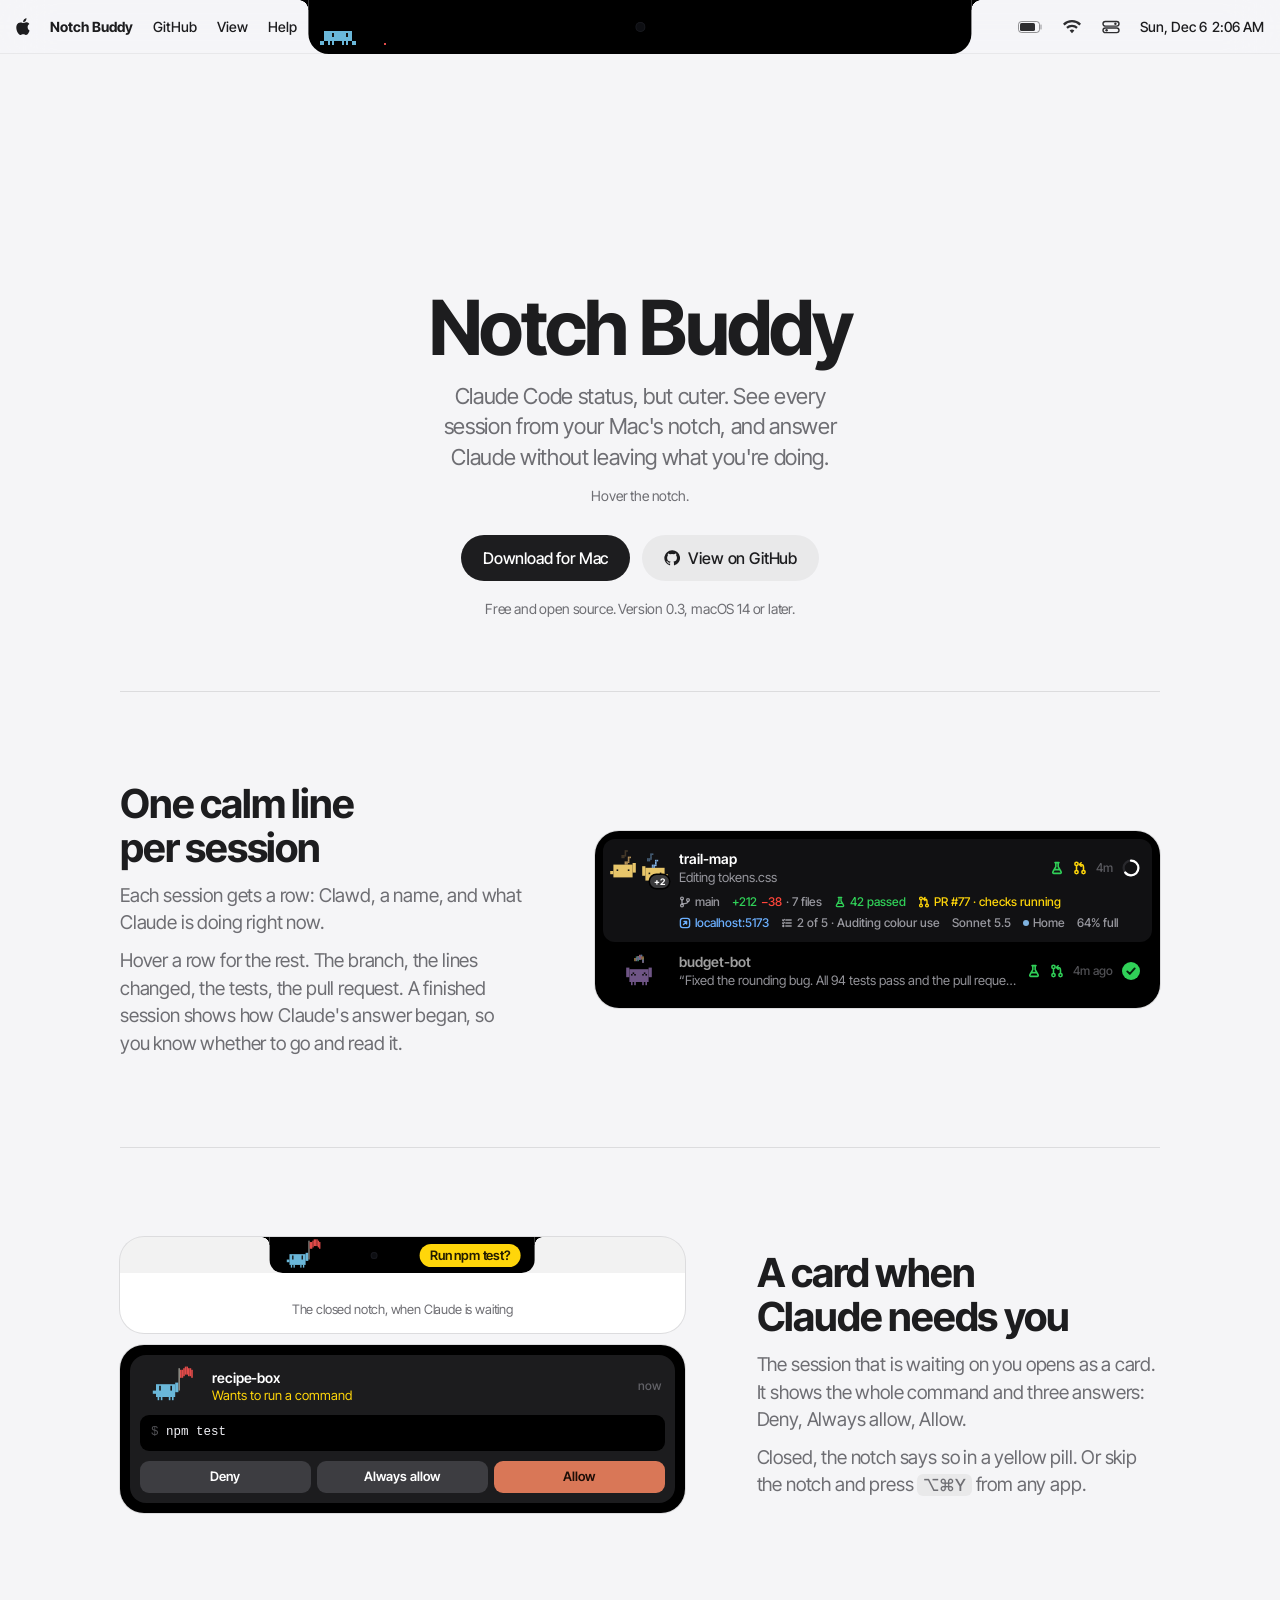
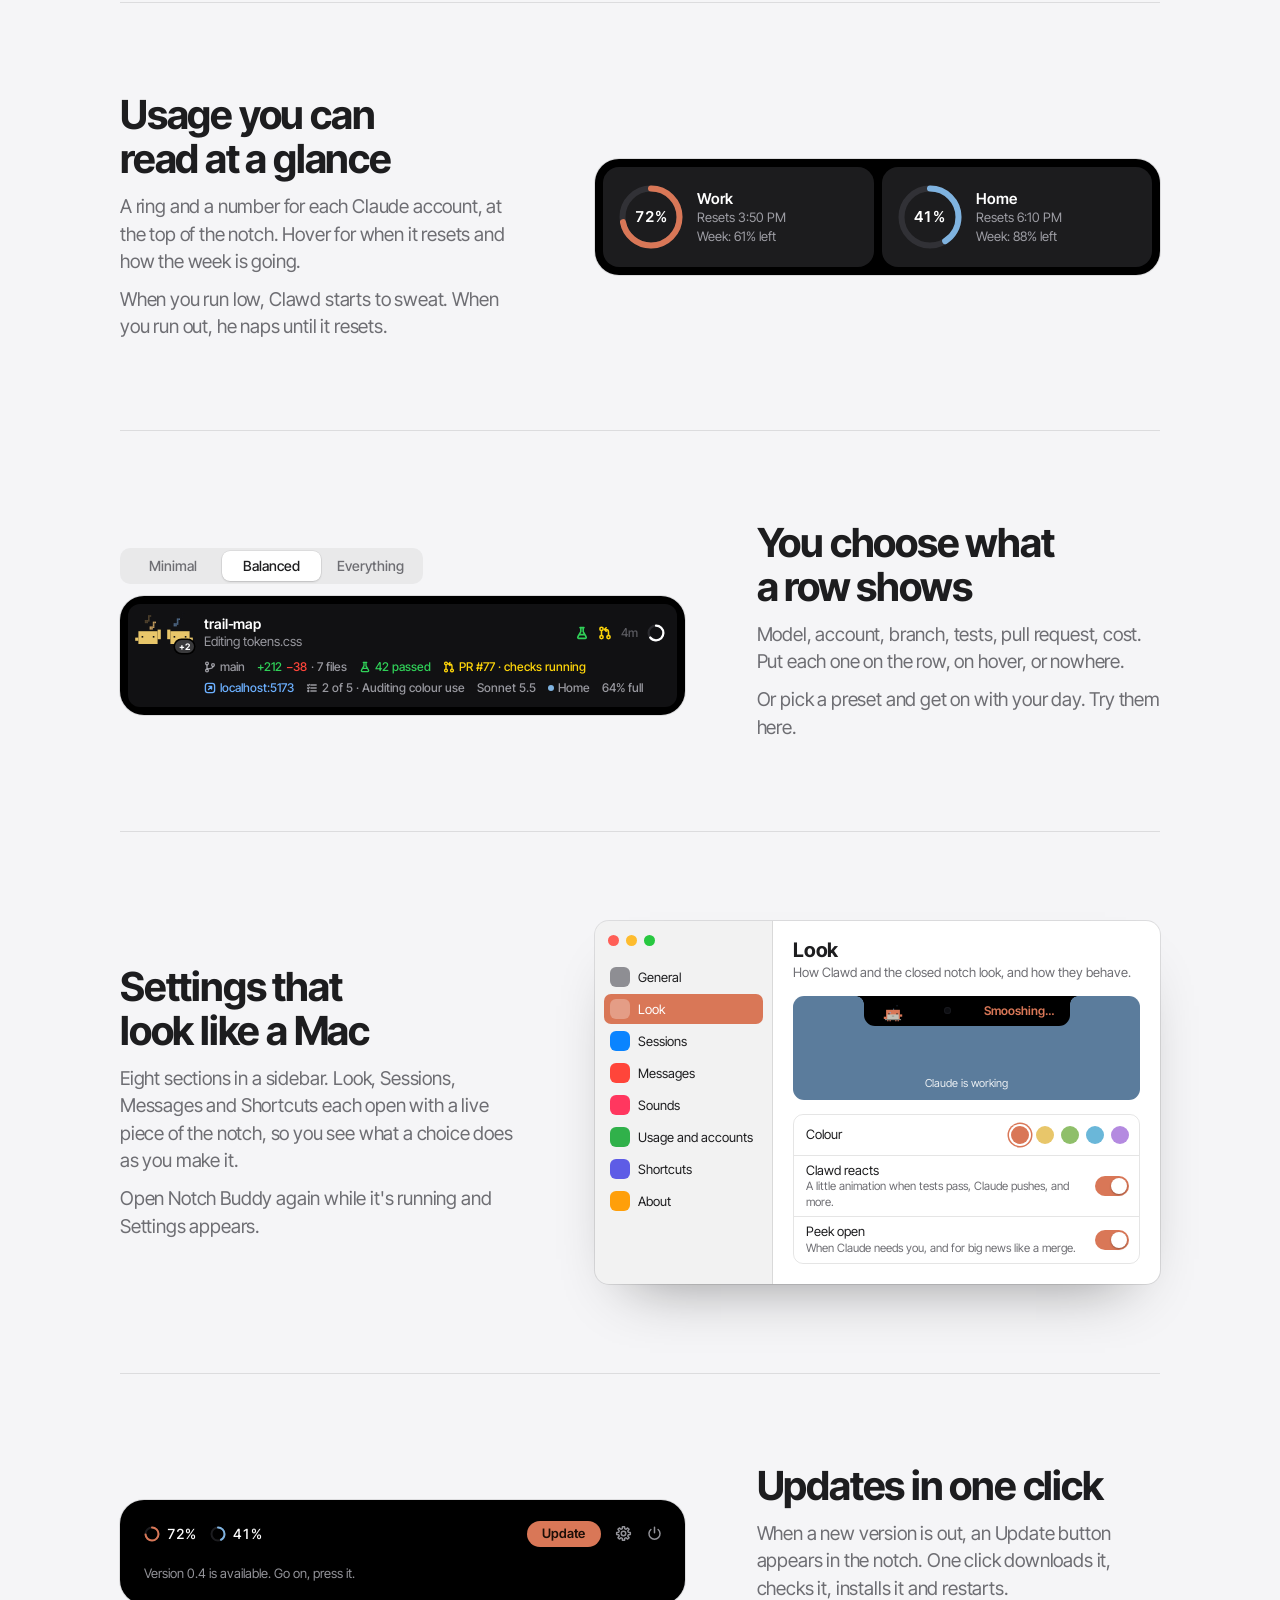
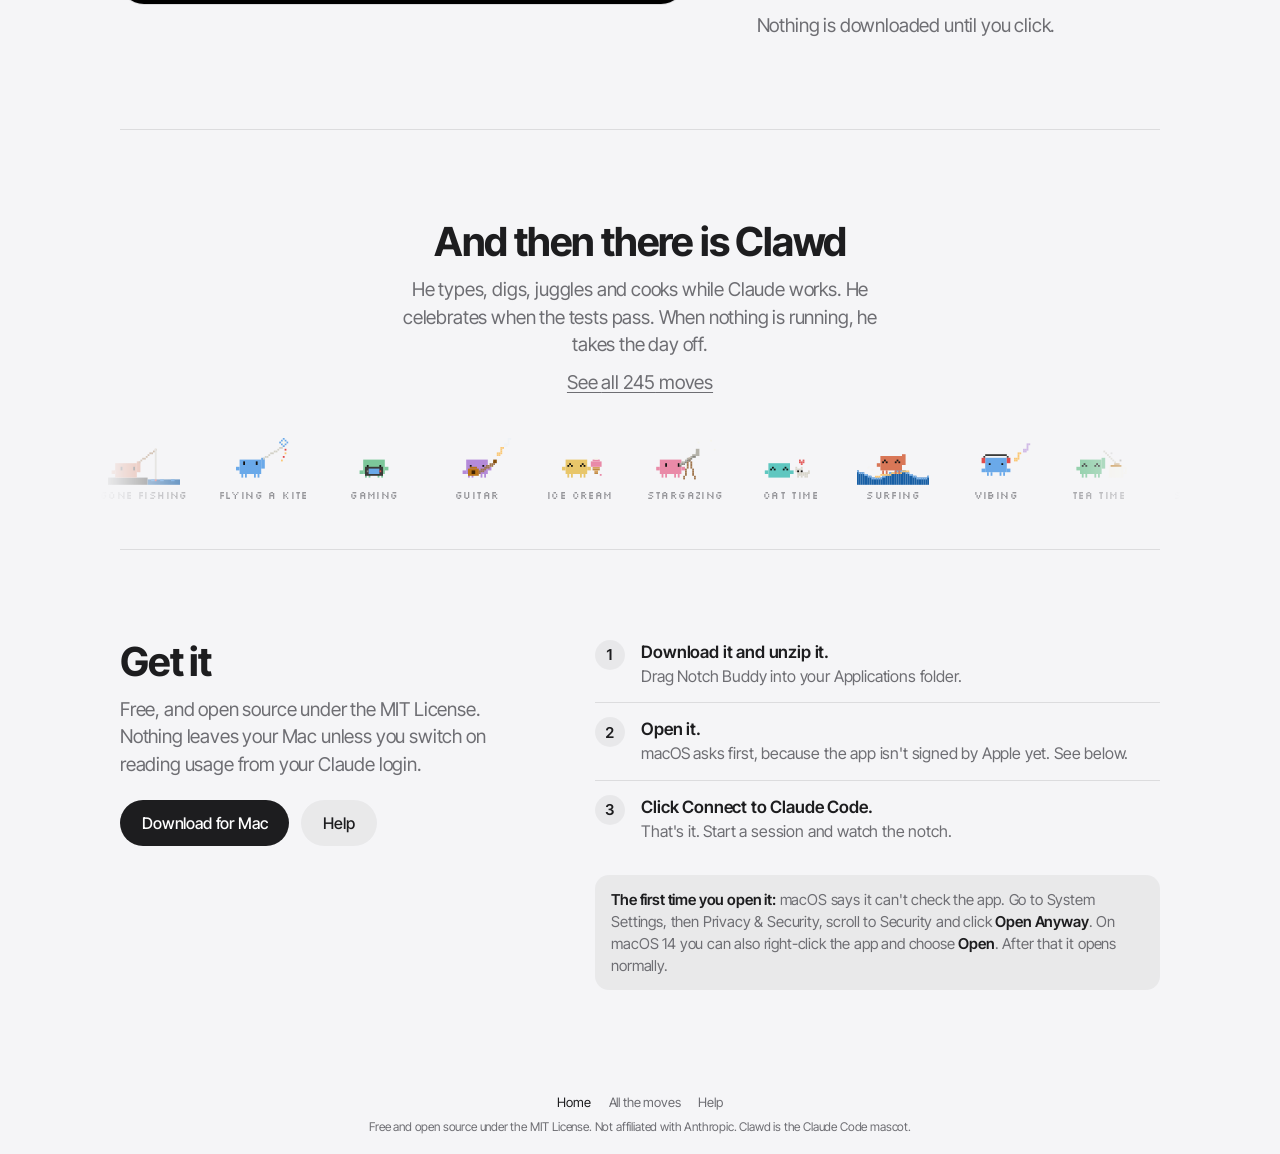
==== site/index.html @ 1702ba31 "Website: a product page for 0.3 The source of the project's website, redesigned from the three pages" ====
<!doctype html>
<html lang="en">
<head>
<meta charset="utf-8">
<meta name="viewport" content="width=device-width, initial-scale=1, viewport-fit=cover">
<title>Notch Buddy</title>
<meta name="description" content="See every Claude Code session from your Mac's notch, and answer Claude without leaving what you're doing.">
<link rel="preconnect" href="https://fonts.googleapis.com">
<link rel="preconnect" href="https://fonts.gstatic.com" crossorigin>
<link rel="stylesheet" href="https://fonts.googleapis.com/css2?family=Inter+Tight:wght@500;600;700&family=Inter:wght@400;500;600&family=Silkscreen&display=swap">
<link rel="stylesheet" href="shell.css">
<style>
/* The home page: the notch up top is the demo. Under it, what the app does, one piece of notch at a time. */
main.home { max-width: 1080px; display: flex; flex-direction: column; }
.hero { display: flex; flex-direction: column; align-items: center; text-align: center; padding: clamp(150px, 26vh, 250px) 0 clamp(48px, 8vh, 96px); }
.hero .lede { max-width: 34ch; }
.ctas { display: flex; gap: 12px; margin-top: 28px; flex-wrap: wrap; justify-content: center; }

.feat { display: grid; grid-template-columns: minmax(0, 5fr) minmax(0, 7fr); gap: 28px clamp(32px, 6vw, 72px); align-items: center; padding: clamp(44px, 7vw, 92px) 0; border-top: 1px solid var(--line); }
.feat.flip { grid-template-columns: minmax(0, 7fr) minmax(0, 5fr); }
.feat.flip .say { order: 2; }
.say h2 { margin: 0; font: 700 clamp(28px, 3.3vw, 40px)/1.1 var(--sys); letter-spacing: -0.03em; text-wrap: balance; }
.say p { margin: 12px 0 0; color: var(--muted); font-size: clamp(17px, 1.5vw, 19px); line-height: 1.45; max-width: 38ch; }
.say p + p { margin-top: 10px; }
.say kbd { font: 500 .88em var(--sys); padding: 1px 6px; border-radius: 6px; background: var(--soft); white-space: nowrap; }
.say a { text-underline-offset: 3px; }

/* A piece of the notch, lifted out: black, like the real thing, in both appearances. */
.spec { background: #000; border-radius: 24px; padding: 8px; box-shadow: 0 0 0 1px var(--line); min-width: 0; }
.spec + .spec, .seg + .spec { margin-top: 12px; }
.spec .card { margin: 2px; }
.stack { min-width: 0; }
/* The closed notch, hanging from a strip of menu bar. */
.strip { position: relative; height: 96px; border-radius: 24px; background: var(--card); box-shadow: 0 0 0 1px var(--line); overflow: hidden; margin-bottom: 12px; }
.strip::before { content: ""; position: absolute; inset: 0 0 auto 0; height: 36px; background: var(--soft); }
.mini { position: absolute; top: 0; left: 50%; transform: translateX(-50%); height: 36px; display: grid; grid-template-columns: auto 88px auto; align-items: center; background: #000; color: #fff; border-radius: 0 0 13px 13px; padding: 0 6px; }
.mini::before, .mini::after { content: ""; position: absolute; top: 0; width: 8px; height: 8px; }
.mini::before { right: 100%; background: radial-gradient(circle at 0 100%, transparent 7.5px, #000 8px); }
.mini::after { left: 100%; background: radial-gradient(circle at 100% 100%, transparent 7.5px, #000 8px); }
.mini canvas { width: 54px; height: 35px; }
.mini .lens { justify-self: center; width: 7px; height: 7px; border-radius: 50%; background: #0d0e12; box-shadow: inset 0 0 0 1px #17181d; }
.mini .pill { font: 600 13px/1 var(--sys); background: var(--yellow); color: var(--on-yellow); border-radius: 999px; padding: 5px 10px; margin: 0 8px 0 2px; white-space: nowrap; }
.strip figcaption { position: absolute; left: 0; right: 0; bottom: 14px; text-align: center; font-size: 13px; color: var(--muted); }
/* Usage, drawn large. */
.usage-big { display: grid; grid-template-columns: repeat(2, minmax(0, 1fr)); gap: 8px; }
.acct { display: flex; align-items: center; gap: 14px; padding: 18px 16px; border-radius: 16px; background: var(--tile); min-width: 0; }
.acct .dial { position: relative; flex: none; display: grid; place-items: center; }
.acct .dial b { position: absolute; font: 600 15px/1 var(--sys); font-variant-numeric: tabular-nums; }
.acct .who { min-width: 0; }
.acct .who b { display: block; font: 600 15px/1.3 var(--sys); }
.acct .who span { display: block; font: 400 13px/1.4 var(--sys); color: var(--label2); }
/* The preset switch above the sample row. */
.seg { display: inline-grid; grid-auto-flow: column; grid-auto-columns: 1fr; background: var(--soft); border-radius: 10px; padding: 3px; max-width: 100%; }
.seg button { border: 0; background: none; border-radius: 8px; height: 30px; padding: 0 16px; font: 500 14px/1 var(--sys); color: var(--muted); cursor: pointer; }
.seg button[aria-pressed="true"] { background: var(--card); color: var(--ink); box-shadow: 0 0 0 .5px var(--line), 0 1px 2px rgba(0, 0, 0, .14); }
/* The top of the open notch with an update waiting. */
.topline { display: flex; align-items: center; gap: 14px; height: 52px; padding: 0 14px 0 16px; font: 500 14px/1 var(--sys); font-variant-numeric: tabular-nums; }
.topline span { display: inline-flex; align-items: center; gap: 7px; }
.topline .sp { flex: 1; }
.topline .upd { border: 0; border-radius: 999px; height: 26px; padding: 0 13px; font: 600 13px/1 var(--sys); background: var(--clay); color: var(--on-clay); cursor: pointer; min-width: 74px; }
.topline .upd[disabled] { background: var(--fill); color: #fff; cursor: default; }
.topline .ok { color: var(--green); gap: 6px; }
.topline .tool { width: 17px; height: 17px; fill: none; stroke: var(--label2); stroke-width: 1.4; stroke-linecap: round; stroke-linejoin: round; }
.spec .note { margin: 0; padding: 4px 16px 14px; font: 400 13px/1.4 var(--sys); color: var(--label2); }

/* The Settings window, as a picture. It follows your appearance, like the real one. */
.win { display: grid; grid-template-columns: 178px minmax(0, 1fr); border-radius: 14px; overflow: hidden; background: var(--card); box-shadow: 0 0 0 1px var(--line), 0 30px 60px -34px rgba(0, 0, 0, .45); font: 400 13px/1.35 var(--sys); letter-spacing: 0; min-width: 0; }
.win .side { background: var(--soft); border-right: 1px solid var(--line); padding: 12px 9px; display: flex; flex-direction: column; gap: 2px; }
.win .lights { display: flex; gap: 7px; padding: 2px 4px 14px; }
.win .lights i { width: 11px; height: 11px; border-radius: 50%; background: #ff5f57; } .win .lights i:nth-child(2) { background: #febc2e; } .win .lights i:nth-child(3) { background: #28c840; }
.win .nav { display: flex; align-items: center; gap: 8px; border-radius: 7px; padding: 5px 7px 5px 6px; white-space: nowrap; overflow: hidden; }
.win .nav.on { background: var(--clay); color: #fff; }
.win .nav i { width: 20px; height: 20px; border-radius: 6px; background: var(--c); flex: none; }
.win .pane { padding: 18px 20px 20px; min-width: 0; }
.win h3 { margin: 0; font: 700 20px/1.15 var(--sys); letter-spacing: -.018em; }
.win .pd { margin: 2px 0 14px; color: var(--muted); }
.win .pv { position: relative; height: 104px; border-radius: 11px; background: #5b7c9c; overflow: hidden; margin-bottom: 14px; }
.win .pv .mini { height: 30px; grid-template-columns: auto 64px auto; border-radius: 0 0 11px 11px; }
.win .pv .mini canvas { width: 46px; height: 30px; }
.win .pv .mini .word { font: 600 12px/1 var(--sys); color: var(--clay); margin: 0 10px 0 4px; white-space: nowrap; }
.win .pv small { position: absolute; left: 0; right: 0; bottom: 9px; text-align: center; font-size: 11px; color: rgba(255, 255, 255, .88); }
.win .box { border: 1px solid var(--line); border-radius: 10px; }
.win .rw { display: flex; align-items: center; justify-content: space-between; gap: 12px; min-height: 40px; padding: 6px 10px 6px 12px; }
.win .rw + .rw { border-top: 1px solid var(--line); }
.win .rw small { display: block; font-size: 11.5px; color: var(--muted); }
.win .sw { width: 34px; height: 20px; border-radius: 10px; background: var(--clay); position: relative; flex: none; }
.win .sw::after { content: ""; position: absolute; right: 2px; top: 2px; width: 16px; height: 16px; border-radius: 50%; background: #fff; box-shadow: 0 1px 2px rgba(0, 0, 0, .3); }
.win .sws { display: flex; gap: 7px; }
.win .sws i { width: 18px; height: 18px; border-radius: 50%; background: var(--c); }
.win .sws i:first-child { box-shadow: 0 0 0 2px var(--card), 0 0 0 3.5px var(--c); }

/* Clawd's days off, drifting past. */
.clawd { border-top: 1px solid var(--line); padding: clamp(44px, 7vw, 92px) 0 clamp(28px, 4vw, 48px); text-align: center; }
.clawd .say { display: flex; flex-direction: column; align-items: center; }
.clawd .say p { max-width: 46ch; }
.parade { overflow: hidden; margin: 36px calc(-1 * max(20px, env(safe-area-inset-left, 0px))) 0; padding-top: 6px; -webkit-mask-image: linear-gradient(90deg, transparent, #000 12%, #000 88%, transparent); mask-image: linear-gradient(90deg, transparent, #000 12%, #000 88%, transparent); }
.track { display: flex; gap: clamp(18px, 2.4vw, 34px); width: max-content; animation: drift 110s linear infinite; }
.parade:hover .track, .parade:focus-within .track { animation-play-state: paused; }
@keyframes drift { to { transform: translateX(-50%); } }
.hobby { display: flex; flex-direction: column; align-items: center; gap: 6px; background: none; border: 0; padding: 0; color: var(--muted); cursor: pointer; }
.hobby canvas { width: 72px; height: 47px; transition: transform .2s; }
.hobby span { font: 400 10px/1 "Silkscreen", monospace; letter-spacing: .04em; text-transform: uppercase; opacity: .7; transition: opacity .2s; white-space: nowrap; }
.hobby:hover canvas { transform: translateY(-3px); }
.hobby:hover span, .hobby[aria-pressed="true"] span { opacity: 1; color: var(--ink); }

/* Getting it. */
.get { border-top: 1px solid var(--line); padding: clamp(44px, 7vw, 92px) 0 clamp(56px, 8vw, 104px); display: grid; grid-template-columns: minmax(0, 5fr) minmax(0, 7fr); gap: 28px clamp(32px, 6vw, 72px); align-items: start; }
.steps { list-style: none; margin: 0; padding: 0; counter-reset: step; }
.steps li { counter-increment: step; display: grid; grid-template-columns: 34px minmax(0, 1fr); gap: 0 12px; padding: 14px 0; border-top: 1px solid var(--line); }
.steps li:first-child { border-top: 0; padding-top: 0; }
.steps li::before { content: counter(step); width: 30px; height: 30px; border-radius: 50%; background: var(--soft); display: grid; place-items: center; font: 600 15px/1 var(--sys); font-variant-numeric: tabular-nums; }
.steps b { font-weight: 600; }
.steps span { display: block; color: var(--muted); font-size: 16px; }
.gate { margin: 18px 0 0; padding: 14px 16px; border-radius: 14px; background: var(--soft); font-size: 15px; line-height: 1.45; color: var(--muted); }
.gate b { color: var(--ink); font-weight: 600; }

@media (max-width: 820px) {
  .feat, .feat.flip, .get { grid-template-columns: minmax(0, 1fr); }
  .feat.flip .say { order: 0; }
  .say p { max-width: 52ch; }
}
@media (max-width: 520px) {
  .hero { padding-top: 120px; }
  .btn { flex: 1 1 100%; }
  .ctas { width: 100%; max-width: 340px; }
  .usage-big { grid-template-columns: minmax(0, 1fr); }
  .win { grid-template-columns: minmax(0, 1fr); }
  .win .side { display: none; }
  .seg button { padding: 0 10px; }
}
@media (prefers-reduced-motion: reduce) { .track { animation: none; } .parade { overflow-x: auto; } .hobby canvas, .hobby span { transition: none; } }
</style>
</head>
<body>

<header class="menubar">
  <div class="side">
    <svg class="apple" viewBox="0 0 14 17" fill="currentColor" aria-hidden="true"><path d="M11.6 9c0-2 1.7-3 1.8-3-1-1.4-2.5-1.6-3-1.7-1.3-.1-2.5.8-3.1.8-.7 0-1.7-.8-2.8-.7C3 4.4 1.7 5.2 1 6.5c-1.5 2.6-.4 6.4 1 8.5.7 1 1.5 2.1 2.6 2 1-.1 1.4-.7 2.7-.7 1.2 0 1.6.7 2.7.6 1.1 0 1.8-1 2.5-2 .8-1.1 1.1-2.2 1.1-2.3 0 0-2-.8-2-3.6ZM9.6 3c.6-.7 1-1.7.9-2.7-.9 0-1.9.6-2.5 1.3-.5.6-1 1.6-.9 2.6 1 .1 1.9-.5 2.5-1.2Z"/></svg>
    <a class="menu app" href="./" aria-current="page">Notch Buddy</a>
    <a class="menu" href="https://github.com/theposch/notch-buddy" target="_blank" rel="noopener">GitHub</a>
    <a class="menu" href="clawd.html">View</a>
    <a class="menu" href="help.html">Help</a>
  </div>
  <div class="side">
    <svg class="ico batt" viewBox="0 0 25 12" fill="none" stroke="currentColor" aria-hidden="true"><rect x=".5" y=".5" width="21" height="11" rx="3" opacity=".5"/><rect x="2" y="2" width="15" height="8" rx="1.6" fill="currentColor" stroke="none"/><path d="M23 4v4" stroke-linecap="round" opacity=".5"/></svg>
    <svg class="ico" viewBox="0 0 18 14" fill="currentColor" aria-hidden="true"><path d="M9 13.2 6.6 10.6a3.4 3.4 0 0 1 4.8 0L9 13.2Zm-4.3-4.5L3.2 7.1a8.2 8.2 0 0 1 11.6 0l-1.5 1.6a6 6 0 0 0-8.6 0ZM1.6 5.4 0 3.8a12.8 12.8 0 0 1 18 0l-1.6 1.6a10.5 10.5 0 0 0-14.8 0Z"/></svg>
    <svg class="ico" viewBox="0 0 18 14" fill="none" stroke="currentColor" stroke-width="1.4" aria-hidden="true"><rect x="1" y="1.5" width="16" height="4.6" rx="2.3"/><circle cx="13.4" cy="3.8" r="1.2" fill="currentColor" stroke="none"/><rect x="1" y="8" width="16" height="4.6" rx="2.3"/><circle cx="4.6" cy="10.3" r="1.2" fill="currentColor" stroke="none"/></svg>
    <span><span id="date">Tue 24 Nov</span>&nbsp;&nbsp;<span id="time">9:41</span></span>
  </div>
  <div class="notch" id="notch" tabindex="0" role="button" aria-expanded="false" aria-label="Notch Buddy. Hover or press Enter to open.">
    <div class="bar">
      <div class="usage" id="usage"></div>
      <div class="wl"><canvas id="clawd" aria-hidden="true"></canvas></div><i class="lens"></i><div class="wr" id="status" aria-live="polite"></div>
      <div class="tools" aria-hidden="true"><svg viewBox="0 0 16 16"><path d="M6.86 3.44L7.04 1.57L8.96 1.57L9.14 3.44L10.42 3.97L11.87 2.77L13.23 4.13L12.03 5.58L12.56 6.86L14.43 7.04L14.43 8.96L12.56 9.14L12.03 10.42L13.23 11.87L11.87 13.23L10.42 12.03L9.14 12.56L8.96 14.43L7.04 14.43L6.86 12.56L5.58 12.03L4.13 13.23L2.77 11.87L3.97 10.42L3.44 9.14L1.57 8.96L1.57 7.04L3.44 6.86L3.97 5.58L2.77 4.13L4.13 2.77L5.58 3.97Z"/><circle cx="8" cy="8" r="2.1"/></svg><svg viewBox="0 0 16 16"><path d="M8 2v5.2M4.6 4.2a5.2 5.2 0 1 0 6.8 0"/></svg></div>
    </div>
    <div class="panel"><div><div class="rows nb" id="rows"></div></div></div>
  </div>
</header>

<!-- The home page. The notch in the menu bar is the demo; the sections below show it one piece at a time. -->
<main class="home">
  <section class="hero">
    <h1>Notch Buddy</h1>
    <p class="lede">Claude Code status, but cuter. See every session from your Mac's notch, and answer Claude without leaving what you're doing.</p>
    <p class="hint" id="hint">Hover the notch.</p>
    <div class="ctas">
      <a class="btn primary" href="https://github.com/theposch/notch-buddy/releases/latest" target="_blank" rel="noopener">Download for Mac</a>
      <a class="btn quiet" href="https://github.com/theposch/notch-buddy" target="_blank" rel="noopener"><svg viewBox="0 0 24 24" fill="currentColor" aria-hidden="true"><path d="M12 .5a11.5 11.5 0 0 0-3.64 22.41c.58.1.79-.25.79-.56v-2c-3.2.7-3.88-1.37-3.88-1.37-.53-1.33-1.28-1.69-1.28-1.69-1.05-.71.08-.7.08-.7 1.16.08 1.77 1.19 1.77 1.19 1.03 1.77 2.7 1.26 3.36.96.1-.75.4-1.26.73-1.55-2.55-.29-5.24-1.28-5.24-5.68 0-1.26.45-2.28 1.19-3.09-.12-.29-.52-1.46.11-3.05 0 0 .97-.31 3.17 1.18a11 11 0 0 1 5.77 0c2.2-1.49 3.17-1.18 3.17-1.18.63 1.59.23 2.76.11 3.05.74.81 1.19 1.83 1.19 3.09 0 4.41-2.7 5.38-5.26 5.67.41.36.78 1.06.78 2.14v3.17c0 .31.21.67.8.56A11.5 11.5 0 0 0 12 .5Z"/></svg>
        View on GitHub</a>
    </div>
    <p class="small">Free and open source. Version 0.3, macOS 14 or later.</p>
  </section>

  <section class="feat">
    <div class="say">
      <h2>One calm line per session</h2>
      <p>Each session gets a row: Clawd, a name, and what Claude is doing right now.</p>
      <p>Hover a row for the rest. The branch, the lines changed, the tests, the pull request. A finished session shows how Claude's answer began, so you know whether to go and read it.</p>
    </div>
    <div class="spec nb" id="spec-rows" aria-label="Two session rows from the notch"></div>
  </section>

  <section class="feat flip">
    <div class="say">
      <h2>A card when Claude needs you</h2>
      <p>The session that is waiting on you opens as a card. It shows the whole command and three answers: Deny, Always allow, Allow.</p>
      <p>Closed, the notch says so in a yellow pill. Or skip the notch and press <kbd>⌥⌘Y</kbd> from any app.</p>
    </div>
    <div class="stack">
      <figure class="strip" style="margin:0 0 12px">
        <div class="mini"><canvas data-anim="flagjump" data-color="#6AB7D9" aria-hidden="true"></canvas><i class="lens"></i><span class="pill">Run npm test?</span></div>
        <figcaption>The closed notch, when Claude is waiting</figcaption>
      </figure>
      <div class="spec nb" id="spec-card" aria-label="A request card from the notch. The buttons work."></div>
    </div>
  </section>

  <section class="feat">
    <div class="say">
      <h2>Usage you can read at a glance</h2>
      <p>A ring and a number for each Claude account, at the top of the notch. Hover for when it resets and how the week is going.</p>
      <p>When you run low, Clawd starts to sweat. When you run out, he naps until it resets.</p>
    </div>
    <div class="spec nb">
      <div class="usage-big">
        <div class="acct"><div class="dial" id="dial-work"></div><div class="who"><b>Work</b><span>Resets 3:50 PM</span><span>Week: 61% left</span></div></div>
        <div class="acct"><div class="dial" id="dial-home"></div><div class="who"><b>Home</b><span>Resets 6:10 PM</span><span>Week: 88% left</span></div></div>
      </div>
    </div>
  </section>

  <section class="feat flip">
    <div class="say">
      <h2>You choose what a row shows</h2>
      <p>Model, account, branch, tests, pull request, cost. Put each one on the row, on hover, or nowhere.</p>
      <p>Or pick a preset and get on with your day. Try them here.</p>
    </div>
    <div class="stack">
      <div class="seg" role="group" aria-label="Preset" id="presets">
        <button type="button" data-p="minimal" aria-pressed="false">Minimal</button>
        <button type="button" data-p="balanced" aria-pressed="true">Balanced</button>
        <button type="button" data-p="everything" aria-pressed="false">Everything</button>
      </div>
      <div class="spec nb" id="spec-choose" aria-label="A session row that follows the preset above" aria-live="polite"></div>
    </div>
  </section>

  <section class="feat">
    <div class="say">
      <h2>Settings that look like a Mac</h2>
      <p>Eight sections in a sidebar. Look, Sessions, Messages and Shortcuts each open with a live piece of the notch, so you see what a choice does as you make it.</p>
      <p>Open Notch Buddy again while it's running and Settings appears.</p>
    </div>
    <div class="win" role="img" aria-label="The Settings window, on its Look section">
      <div class="side">
        <div class="lights"><i></i><i></i><i></i></div>
        <div class="nav"><i style="--c:#8e8e93"></i>General</div>
        <div class="nav on"><i style="--c:rgba(255,255,255,.28)"></i>Look</div>
        <div class="nav"><i style="--c:#0a84ff"></i>Sessions</div>
        <div class="nav"><i style="--c:#ff453a"></i>Messages</div>
        <div class="nav"><i style="--c:#ff375f"></i>Sounds</div>
        <div class="nav"><i style="--c:#30b14a"></i>Usage and accounts</div>
        <div class="nav"><i style="--c:#5e5ce6"></i>Shortcuts</div>
        <div class="nav"><i style="--c:#ff9f0a"></i>About</div>
      </div>
      <div class="pane">
        <h3>Look</h3>
        <p class="pd">How Clawd and the closed notch look, and how they behave.</p>
        <div class="pv">
          <div class="mini"><canvas data-anim="type" data-color="#D97757" aria-hidden="true"></canvas><i class="lens"></i><span class="word" id="win-word">Smooshing…</span></div>
          <small>Claude is working</small>
        </div>
        <div class="box">
          <div class="rw"><div>Colour</div><div class="sws"><i style="--c:#D97757"></i><i style="--c:#E8C66A"></i><i style="--c:#8FBF6A"></i><i style="--c:#6AB7D9"></i><i style="--c:#B48AE0"></i></div></div>
          <div class="rw"><div>Clawd reacts<small>A little animation when tests pass, Claude pushes, and more.</small></div><i class="sw"></i></div>
          <div class="rw"><div>Peek open<small>When Claude needs you, and for big news like a merge.</small></div><i class="sw"></i></div>
        </div>
      </div>
    </div>
  </section>

  <section class="feat flip">
    <div class="say">
      <h2>Updates in one click</h2>
      <p>When a new version is out, an Update button appears in the notch. One click downloads it, checks it, installs it and restarts.</p>
      <p>Nothing is downloaded until you click.</p>
    </div>
    <div class="spec nb">
      <div class="topline">
        <span id="up-work"></span><span id="up-home"></span><span class="sp"></span>
        <span id="up-slot"><button type="button" class="upd" id="up-btn">Update</button></span>
        <svg class="tool" viewBox="0 0 16 16" aria-hidden="true"><path d="M6.86 3.44L7.04 1.57L8.96 1.57L9.14 3.44L10.42 3.97L11.87 2.77L13.23 4.13L12.03 5.58L12.56 6.86L14.43 7.04L14.43 8.96L12.56 9.14L12.03 10.42L13.23 11.87L11.87 13.23L10.42 12.03L9.14 12.56L8.96 14.43L7.04 14.43L6.86 12.56L5.58 12.03L4.13 13.23L2.77 11.87L3.97 10.42L3.44 9.14L1.57 8.96L1.57 7.04L3.44 6.86L3.97 5.58L2.77 4.13L4.13 2.77L5.58 3.97Z"/><circle cx="8" cy="8" r="2.1"/></svg>
        <svg class="tool" viewBox="0 0 16 16" aria-hidden="true"><path d="M8 2v5.2M4.6 4.2a5.2 5.2 0 1 0 6.8 0"/></svg>
      </div>
      <p class="note" id="up-note" aria-live="polite">Version 0.4 is available. Go on, press it.</p>
    </div>
  </section>

  <section class="clawd">
    <div class="say">
      <h2>And then there is Clawd</h2>
      <p>He types, digs, juggles and cooks while Claude works. He celebrates when the tests pass. When nothing is running, he takes the day off.</p>
      <p><a href="clawd.html">See <span id="moves">all his</span> moves</a></p>
    </div>
    <div class="parade" role="group" aria-label="Clawd's hobbies. Pick one to see it in the notch."><div class="track" id="track"></div></div>
  </section>

  <section class="get" id="get">
    <div class="say">
      <h2>Get it</h2>
      <p>Free, and open source under the MIT License. Nothing leaves your Mac unless you switch on reading usage from your Claude login.</p>
      <div class="ctas" style="justify-content:flex-start;margin-top:22px">
        <a class="btn primary" href="https://github.com/theposch/notch-buddy/releases/latest" target="_blank" rel="noopener">Download for Mac</a>
        <a class="btn quiet" href="help.html">Help</a>
      </div>
    </div>
    <div>
      <ol class="steps">
        <li><div><b>Download it and unzip it.</b><span>Drag Notch Buddy into your Applications folder.</span></div></li>
        <li><div><b>Open it.</b><span>macOS asks first, because the app isn't signed by Apple yet. See below.</span></div></li>
        <li><div><b>Click Connect to Claude Code.</b><span>That's it. Start a session and watch the notch.</span></div></li>
      </ol>
      <p class="gate"><b>The first time you open it:</b> macOS says it can't check the app. Go to System Settings, then Privacy &amp; Security, scroll to Security and click <b>Open Anyway</b>. On macOS 14 you can also right-click the app and choose <b>Open</b>. After that it opens normally.</p>
    </div>
  </section>
</main>


<footer><nav><a href="./" aria-current="page">Home</a><a href="clawd.html">All the moves</a><a href="help.html">Help</a></nav>Free and open source under the <a href="https://github.com/theposch/notch-buddy/blob/main/LICENSE" target="_blank" rel="noopener">MIT License</a>. Not affiliated with Anthropic. Clawd is the Claude Code mascot.</footer>

<script src="engine.js"></script>
<script src="shell.js"></script>
<script>
/* The home page's own pieces of notch. They use the same drawing code as the notch in the menu bar. */
(() => {
const { A, RM, stage, session, sample, PLACES, ring, check, HOBBIES, VERBS } = NB;

/* Every Clawd on this page, painted only while it's on screen. */
const mine = new Set(), visible = new Set();
const io = new IntersectionObserver(es => es.forEach(e => e.isIntersecting ? visible.add(e.target._st) : visible.delete(e.target._st)), { rootMargin: "100px" });
function watch(st) { st.cv._st = st; mine.add(st); io.observe(st.cv); st.paint(); return st; }
function forget(box) { box.querySelectorAll("canvas").forEach(cv => { if (cv._st) { io.unobserve(cv); mine.delete(cv._st); visible.delete(cv._st); } }); }
/* Puts sessions into a piece of notch. */
function fill(box, list, opt) {
  forget(box); box.textContent = "";
  list.forEach(s => { const mineList = [], el = session(s, Object.assign({ list: mineList }, opt)); box.append(el); el._stage(); mineList.forEach(watch); });
}
document.querySelectorAll("main canvas[data-anim]").forEach(cv => watch(stage(cv, cv.dataset.anim, cv.dataset.color)));

/* Rows: one working (shown as if the mouse is over it), one finished. */
const rows = document.getElementById("spec-rows");
const working = () => Object.assign(sample("b", "working", "Editing tokens.css", "4m"), { tests: { ok: true, text: "42 passed" }, pr: { n: 77, checks: "running" }, todo: "2 of 5 · Auditing colour use" });
fill(rows, [working(), sample("d", "done", "", "4m")]);
rows.firstChild.classList.add("show");

/* The card. Its buttons work: Claude gets on with it, then asks again. */
const card = document.getElementById("spec-card");
let again;
function ask() { fill(card, [sample("a", "waiting", "", "now")], { answer }); }
function answer(s, how) {
  clearTimeout(again);
  fill(card, [sample("a", "working", how === "deny" ? "Trying another way" : how === "always" ? "Running npm test (allowed from now on)" : "Running npm test", "now")]);
  again = setTimeout(ask, 3200);
}
ask();

/* Usage, large. */
document.getElementById("dial-work").innerHTML = ring(72, "#D97757", 64, 6) + "<b>72%</b>";
document.getElementById("dial-home").innerHTML = ring(41, "#7FB3E0", 64, 6) + "<b>41%</b>";

/* You choose what a row shows. */
const choose = document.getElementById("spec-choose"), presets = document.getElementById("presets");
function preset(name) {
  presets.querySelectorAll("button").forEach(b => b.setAttribute("aria-pressed", String(b.dataset.p === name)));
  fill(choose, [working()], { places: PLACES[name], show: true });
}
presets.addEventListener("click", e => { const b = e.target.closest("button"); if (b) preset(b.dataset.p); });
preset("balanced");

/* Updates in one click. */
document.getElementById("up-work").innerHTML = ring(72, "#D97757", 16, 2) + "72%";
document.getElementById("up-home").innerHTML = ring(41, "#7FB3E0", 16, 2) + "41%";
const slot = document.getElementById("up-slot"), note = document.getElementById("up-note");
function offer() {
  slot.innerHTML = `<button type="button" class="upd" id="up-btn">Update</button>`;
  note.textContent = "Version 0.4 is available. Go on, press it.";
  slot.firstChild.addEventListener("click", () => {
    slot.firstChild.disabled = true; slot.firstChild.textContent = "Updating…";
    note.textContent = "Downloading, checking, installing…";
    setTimeout(() => {
      slot.innerHTML = `<span class="ok">${check(16)}Up to date</span>`;
      note.textContent = "Restarted on version 0.4. That was the whole update.";
      setTimeout(offer, 4200);
    }, RM ? 0 : 1600);
  });
}
offer();

/* The Settings picture: Clawd's word changes, as in the real preview. */
const word = document.getElementById("win-word");
if (!RM) setInterval(() => { word.textContent = NB.pick(VERBS) + "…"; }, 2600);
document.getElementById("moves").textContent = "all " + A.length;

/* The hobby strip: pick one to give Clawd that day off in the notch. */
const COLS = ["#D97757", "#6aa9e9", "#7cc79a", "#b48ad9", "#e8c66a", "#e98aa8", "#5fc7c0"];
const track = document.getElementById("track"), buttons = [];
[...HOBBIES, ...HOBBIES].forEach((h, i) => {
  const b = document.createElement("button"); b.type = "button"; b.className = "hobby"; b.setAttribute("aria-pressed", "false");
  if (i >= HOBBIES.length) { b.tabIndex = -1; b.setAttribute("aria-hidden", "true"); }
  const cv = document.createElement("canvas"); cv.setAttribute("aria-hidden", "true");
  const t = document.createElement("span"); t.textContent = h[1];
  b.append(cv, t); track.append(b); buttons.push([b, h[0]]);
  watch(stage(cv, h[0], COLS[i % COLS.length]));
  b.addEventListener("click", () => { NB.dayOff(h); mark(); });
});
function mark() { const now = NB.hobby(); buttons.forEach(([b, id]) => b.setAttribute("aria-pressed", String(id === now))); }
NB.onDay(mark);

addEventListener("resize", () => mine.forEach(s => { s.fit(); s.paint(); }));
if (!RM) { const loop = now => { visible.forEach(s => s.paint(now)); requestAnimationFrame(loop); }; requestAnimationFrame(loop); }
})();
</script>
</body>
</html>
---- site/shell.css ----
/* Every page is a Mac screen: a menu bar across the top with the notch in the middle. Hover (or tap) the
   notch and it opens like the real app. This file is the screen; each page fills the space under it. */
:root {
  --bg: #f5f5f7;
  --ink: #1d1d1f;
  --muted: #6e6e73;
  --line: rgba(0, 0, 0, .1);
  --card: #ffffff;
  --btn: #1d1d1f;
  --btn-ink: #ffffff;
  --soft: rgba(0, 0, 0, .05);
  --bar: rgba(246, 246, 248, .72);
  --bar-ink: #1d1d1f;
  --bar-line: rgba(0, 0, 0, .06);
  /* The notch is always dark, like the hardware. Its colours are the Mac's own for dark appearance. */
  --notch: #000;
  --notch-ink: #ffffff;
  --label2: rgba(235, 235, 245, .62);
  --label3: rgba(235, 235, 245, .34);
  --sep: rgba(84, 84, 88, .62);
  --fill: rgba(120, 120, 128, .36);
  --fill3: rgba(118, 118, 128, .24);
  --fill4: rgba(118, 118, 128, .15);
  --tile: #1c1c1e;
  --clay: #d97757;
  --on-clay: #1d0e07;
  --yellow: #ffd60a;
  --on-yellow: #231c00;
  --green: #30d158;
  --red: #ff453a;
  --sys: -apple-system, BlinkMacSystemFont, "SF Pro Display", "SF Pro Text", "Inter Tight", "Inter", system-ui, sans-serif;
  --mono: ui-monospace, "SF Mono", Menlo, Consolas, monospace;
  --h: clamp(40px, 4.4vw, 54px);
}
@media (prefers-color-scheme: dark) {
  :root:not([data-theme="light"]) { --bg: #0b0b0c; --ink: #f5f5f7; --muted: #98989d; --line: rgba(255,255,255,.12); --card: #1c1c1e; --btn: #f5f5f7; --btn-ink: #000; --soft: rgba(255,255,255,.08); --bar: rgba(30, 30, 32, .72); --bar-ink: #f5f5f7; --bar-line: rgba(255,255,255,.06); color-scheme: dark; }
}
:root[data-theme="dark"] { --bg: #0b0b0c; --ink: #f5f5f7; --muted: #98989d; --line: rgba(255,255,255,.12); --card: #1c1c1e; --btn: #f5f5f7; --btn-ink: #000; --soft: rgba(255,255,255,.08); --bar: rgba(30, 30, 32, .72); --bar-ink: #f5f5f7; --bar-line: rgba(255,255,255,.06); color-scheme: dark; }

* { box-sizing: border-box; }
body { margin: 0; background: var(--bg); color: var(--ink); font: 400 17px/1.47 var(--sys); letter-spacing: -0.01em; -webkit-font-smoothing: antialiased;
  display: grid; grid-template-rows: auto 1fr auto auto; min-height: 100vh; min-height: 100svh; overflow-x: hidden; }
canvas { display: block; image-rendering: pixelated; }
a { color: inherit; }
button { font-family: inherit; }
:focus-visible { outline: 2px solid var(--clay); outline-offset: 3px; border-radius: 8px; }

/* ---------- the menu bar ---------- */
.menubar { position: sticky; top: 0; z-index: 10; height: var(--h); display: flex; align-items: center; justify-content: space-between;
  padding: 0 max(16px, env(safe-area-inset-right, 0px)) 0 max(16px, env(safe-area-inset-left, 0px));
  background: var(--bar); border-bottom: 1px solid var(--bar-line); backdrop-filter: blur(24px) saturate(1.6); -webkit-backdrop-filter: blur(24px) saturate(1.6);
  color: var(--bar-ink); font: 500 14px/1 var(--sys); letter-spacing: -0.005em; }
.menubar .side { display: flex; align-items: center; gap: clamp(14px, 1.6vw, 22px); min-width: 0; }
.menubar .apple { width: 14px; height: 17px; flex: none; }
.menubar .app { font-weight: 700; }
.menubar .ico { width: 18px; height: 14px; flex: none; opacity: .92; }
.menubar .ico.batt { width: 25px; }
.menubar .menu { text-decoration: none; }
.menubar .menu:hover { opacity: .65; }
@media (max-width: 1080px) { .menubar .opt { display: none; } }
@media (max-width: 640px) { .menubar .ico, .menubar .side .menu:not(.app), .menubar #date { display: none; } }

/* ---------- the notch ---------- */
.notch { --u: calc(var(--h) / 32); --cam: calc(185 * var(--u)); --wing: calc(56 * var(--u)); --sh: calc(6 * var(--u));
  position: absolute; z-index: 20; left: 50%; top: 0; transform: translateX(-50%); width: calc(var(--cam) + 2 * var(--wing)); background: var(--notch); color: var(--notch-ink);
  border-radius: 0 0 calc(12 * var(--u)) calc(12 * var(--u)); cursor: pointer; outline-offset: 2px; text-align: left; letter-spacing: 0;
  transition: width .38s cubic-bezier(.2, .9, .2, 1), border-radius .34s cubic-bezier(.2, .8, .2, 1), box-shadow .34s; }
/* The curved shoulders where the notch meets the menu bar, like the hardware */
.notch::before, .notch::after { content: ""; position: absolute; top: 0; width: var(--sh); height: var(--sh); transition: width .34s, height .34s; }
.notch::before { right: 100%; background: radial-gradient(circle at 0 100%, transparent calc(var(--sh) - .5px), var(--notch) var(--sh)); }
.notch::after { left: 100%; background: radial-gradient(circle at 100% 100%, transparent calc(var(--sh) - .5px), var(--notch) var(--sh)); }
.notch.open { --sh: calc(12 * var(--u)); width: min(560px, calc(100% - 20px)); border-radius: 0 0 28px 28px; cursor: default; box-shadow: 0 24px 60px -24px rgba(0,0,0,.5); }
.bar { display: grid; grid-template-columns: 1fr var(--cam) 1fr; height: var(--h); align-items: center; position: relative; }
.bar .lens { justify-self: center; width: calc(6 * var(--u)); height: calc(6 * var(--u)); border-radius: 50%; background: #0d0e12; box-shadow: inset 0 0 0 1px #17181d; }
.bar .wl { display: flex; justify-content: flex-start; padding: 0 calc(4 * var(--u)); transition: opacity .2s; }   /* Clawd always at the outer edge, like the app */
.bar .wl canvas { width: calc(48 * var(--u)); height: calc(31 * var(--u)); }
.bar .wr { display: flex; justify-content: center; align-items: center; gap: calc(6 * var(--u)); font: 600 calc(13 * var(--u))/1 var(--sys);
  color: var(--clay); white-space: nowrap; transition: opacity .2s; }
.bar .wr .spin { width: calc(14 * var(--u)); font-size: calc(14 * var(--u)); text-align: center; color: var(--clay); }
/* What Claude needs sits in a yellow pill, like the Mac's own menu bar indicators. */
.bar .wr.need span { background: var(--yellow); color: var(--on-yellow); border-radius: 999px; padding: calc(4 * var(--u)) calc(9 * var(--u)); }
.bar .wr.bad { color: var(--red); }
.bar .wr.done { color: var(--green); }
.bar .usage, .bar .tools { position: absolute; top: 50%; transform: translateY(-50%); display: flex; align-items: center; opacity: 0; transition: opacity .2s; pointer-events: none; }
.bar .usage { left: 20px; gap: 14px; font: 500 13px/1 var(--sys); font-variant-numeric: tabular-nums; }
.bar .usage span { display: inline-flex; align-items: center; gap: 6px; }
.bar .tools { right: 16px; gap: 10px; color: var(--label2); }
.bar .tools svg { width: 16px; height: 16px; fill: none; stroke: currentColor; stroke-width: 1.4; stroke-linecap: round; stroke-linejoin: round; }
.notch.open .bar .wl, .notch.open .bar .wr { opacity: 0; }
.notch.open .bar .usage, .notch.open .bar .tools { opacity: 1; }
.panel { display: grid; grid-template-rows: 0fr; transition: grid-template-rows .38s cubic-bezier(.2, .9, .2, 1); }
.notch.open .panel { grid-template-rows: 1fr; }
.panel > div { overflow: hidden; min-height: 0; }
.rows { padding: 2px 8px 8px; }

/* ---------- what's inside the notch: rows, the card, rings. Also used for the pictures on the home page. ---------- */
.nb { font-family: var(--sys); color: var(--notch-ink); letter-spacing: 0; -webkit-font-smoothing: antialiased; text-align: left; }
.brow { position: relative; border-radius: 12px; transition: background .12s; }
.brow:hover, .brow.show { background: var(--fill4); }
.brow + .brow::before { content: ""; position: absolute; left: 76px; right: 12px; top: 0; height: .5px; background: var(--sep); }
.brow:hover::before, .brow:hover + .brow::before, .brow.show::before, .brow.show + .brow::before, .card + .brow::before { opacity: 0; }
.qrow { display: flex; align-items: center; gap: 8px; min-height: 58px; padding: 0 12px 0 4px; }
.qrow canvas, .chead canvas { width: 64px; height: 42px; flex: none; }
.pose { position: relative; flex: none; }
.plus { position: absolute; right: 2px; bottom: 1px; font: 700 9px/1 var(--sys); padding: 2px 4px; border-radius: 999px; background: #3a3a3c; color: #fff; box-shadow: 0 0 0 1.5px #000; }
.tx { min-width: 0; flex: 1; display: flex; flex-direction: column; gap: 1px; }
.tx > * { display: flex; align-items: center; gap: 6px; min-width: 0; white-space: nowrap; }
.t { font: 600 14px/1.25 var(--sys); letter-spacing: -.006em; overflow: hidden; text-overflow: ellipsis; }
.s { font: 400 13px/1.3 var(--sys); color: var(--label2); overflow: hidden; }
.s > span, .s > code { overflow: hidden; text-overflow: ellipsis; min-width: 0; }
.brow.done .t, .brow.done canvas { opacity: .62; }
.brow.done:hover .t, .brow.done:hover canvas { opacity: 1; }
.mtag { font: 500 10.5px/1.4 var(--sys); color: var(--label2); background: var(--fill4); padding: 1px 7px; border-radius: 999px; display: inline-flex; align-items: center; gap: 4px; flex: none; }
.dot { display: inline-block; width: 6px; height: 6px; border-radius: 50%; background: var(--k, var(--clay)); flex: none; }
.gl { display: flex; align-items: center; gap: 9px; flex: none; font: 500 12px/1 var(--sys); }
.tm { color: var(--label3); font-variant-numeric: tabular-nums; flex: none; font: 500 12px/1 var(--sys); }
.ic { width: 12px; height: 12px; fill: none; stroke: currentColor; stroke-width: 1.35; stroke-linecap: round; stroke-linejoin: round; flex: none; display: block; }
.gl .ic { width: 14px; height: 14px; }
.ring { flex: none; transform: rotate(-90deg); display: block; }
.ring circle { fill: none; }
.ring .tr { stroke: var(--fill3); }
.ring .v { stroke: var(--k, #fff); stroke-linecap: round; }
.check { flex: none; display: block; }
.y { color: var(--yellow); } .g { color: var(--green); } .rd { color: var(--red); } .lk { color: #6cb0ff; } .tn { color: var(--clay); }
/* The details line slides in under the row the mouse is over (a tap, on a phone). */
.det { display: grid; grid-template-rows: 0fr; opacity: 0; transition: grid-template-rows .25s cubic-bezier(.2, .8, .2, 1), opacity .2s; }
.det > div { overflow: hidden; display: flex; flex-wrap: wrap; gap: 3px 12px; padding: 0 12px 0 76px; font: 500 12px/1.5 var(--sys); color: var(--label2); }
.det span { display: inline-flex; align-items: center; gap: 4px; white-space: nowrap; }
.brow:hover .det, .brow.show .det, .card:hover .det, .card.show .det, .always .det { grid-template-rows: 1fr; opacity: 1; }
.brow:hover .det > div, .brow.show .det > div, .always .brow .det > div { padding-bottom: 10px; margin-top: -4px; }
/* A session that needs you, as a card: what it wants, the whole command, and the answers. */
.card { margin: 2px 2px 6px; background: var(--tile); border-radius: 16px; padding: 10px; }
.chead { display: flex; align-items: center; gap: 8px; padding-right: 4px; }
.cmd { margin: 8px 0 10px; padding: 9px 11px; border-radius: 9px; background: #000; font: 400 12.5px/1.4 var(--mono); color: #f2f2f7; white-space: nowrap; overflow: hidden; text-overflow: ellipsis; }
.cmd::before { content: "$ "; color: var(--label3); }
.acts { display: flex; gap: 6px; }
.nbtn { flex: 1; border: 0; height: 32px; border-radius: 9px; padding: 0 6px; font: 600 13px/1 var(--sys); background: var(--fill); color: #fff; cursor: pointer; transition: filter .12s, transform .12s; }
.nbtn.go { background: var(--clay); color: var(--on-clay); }
.nbtn:hover { filter: brightness(1.14); }
.nbtn:active { transform: scale(.98); filter: brightness(.92); }
.card .det > div { padding: 0 4px; }
.card:hover .det > div, .card.show .det > div, .always .card .det > div { padding-top: 9px; }
.zero { display: flex; flex-direction: column; align-items: center; gap: 2px; padding: 6px 16px 18px; text-align: center; }
.zero canvas { width: 96px; height: 62px; }
.zero b { font: 600 14px/1.3 var(--sys); margin-top: 6px; }
.zero span { font-size: 13px; color: var(--label2); }
.zero small { font-size: 12px; color: var(--label3); margin-top: 3px; }

/* ---------- what pages share ---------- */
main { justify-self: center; width: 100%; min-width: 0;   /* never wider than the screen, whatever is inside */ padding-left: max(20px, env(safe-area-inset-left, 0px)); padding-right: max(20px, env(safe-area-inset-right, 0px)); }
h1 { margin: 0; font: 700 clamp(44px, 7vw, 76px)/1.04 var(--sys); letter-spacing: -0.035em; text-wrap: balance; }
.lede { margin: 14px 0 0; font-size: clamp(19px, 2vw, 22px); line-height: 1.38; color: var(--muted); text-wrap: balance; letter-spacing: -0.015em; }
.hint { margin: 14px 0 0; font-size: 14px; color: var(--muted); }
.btn { display: inline-flex; align-items: center; justify-content: center; gap: 8px; height: 46px; padding: 0 22px; border-radius: 999px; border: 0; font: 500 16px/1 var(--sys); letter-spacing: -0.01em; text-decoration: none; cursor: pointer; transition: opacity .15s; }
.btn:hover { opacity: .85; }
.btn.primary { background: var(--btn); color: var(--btn-ink); }
.btn.quiet { background: var(--soft); color: var(--ink); }
.btn svg { width: 16px; height: 16px; flex: none; }
.small { margin: 18px 0 0; font-size: 14px; color: var(--muted); }
footer { padding: 0 20px max(18px, env(safe-area-inset-bottom, 0px)); text-align: center; font-size: 12px; color: var(--muted); line-height: 1.5; }
footer a { text-decoration: none; }
footer nav { display: flex; gap: 18px; justify-content: center; margin-bottom: 6px; font-size: 13px; }
footer [aria-current] { color: var(--ink); }
footer a:hover { text-decoration: underline; }

@media (max-width: 520px) {
  .notch { --u: calc(var(--h) / 40); --cam: calc(60 * var(--u)); }   /* a phone has no room for a full-size camera gap */
  .notch.open { width: calc(100% - 12px); }
  .bar .tools, .mtag, .hide-narrow { display: none !important; }
  .qrow canvas, .chead canvas { width: 54px; height: 35px; }
  .det > div { padding-left: 66px; }
  .brow + .brow::before { left: 66px; }
}
@media (prefers-reduced-motion: reduce) { .det, .notch, .panel, .bar .wl, .bar .wr, .bar .usage, .btn, .brow, .nbtn { transition: none; } }
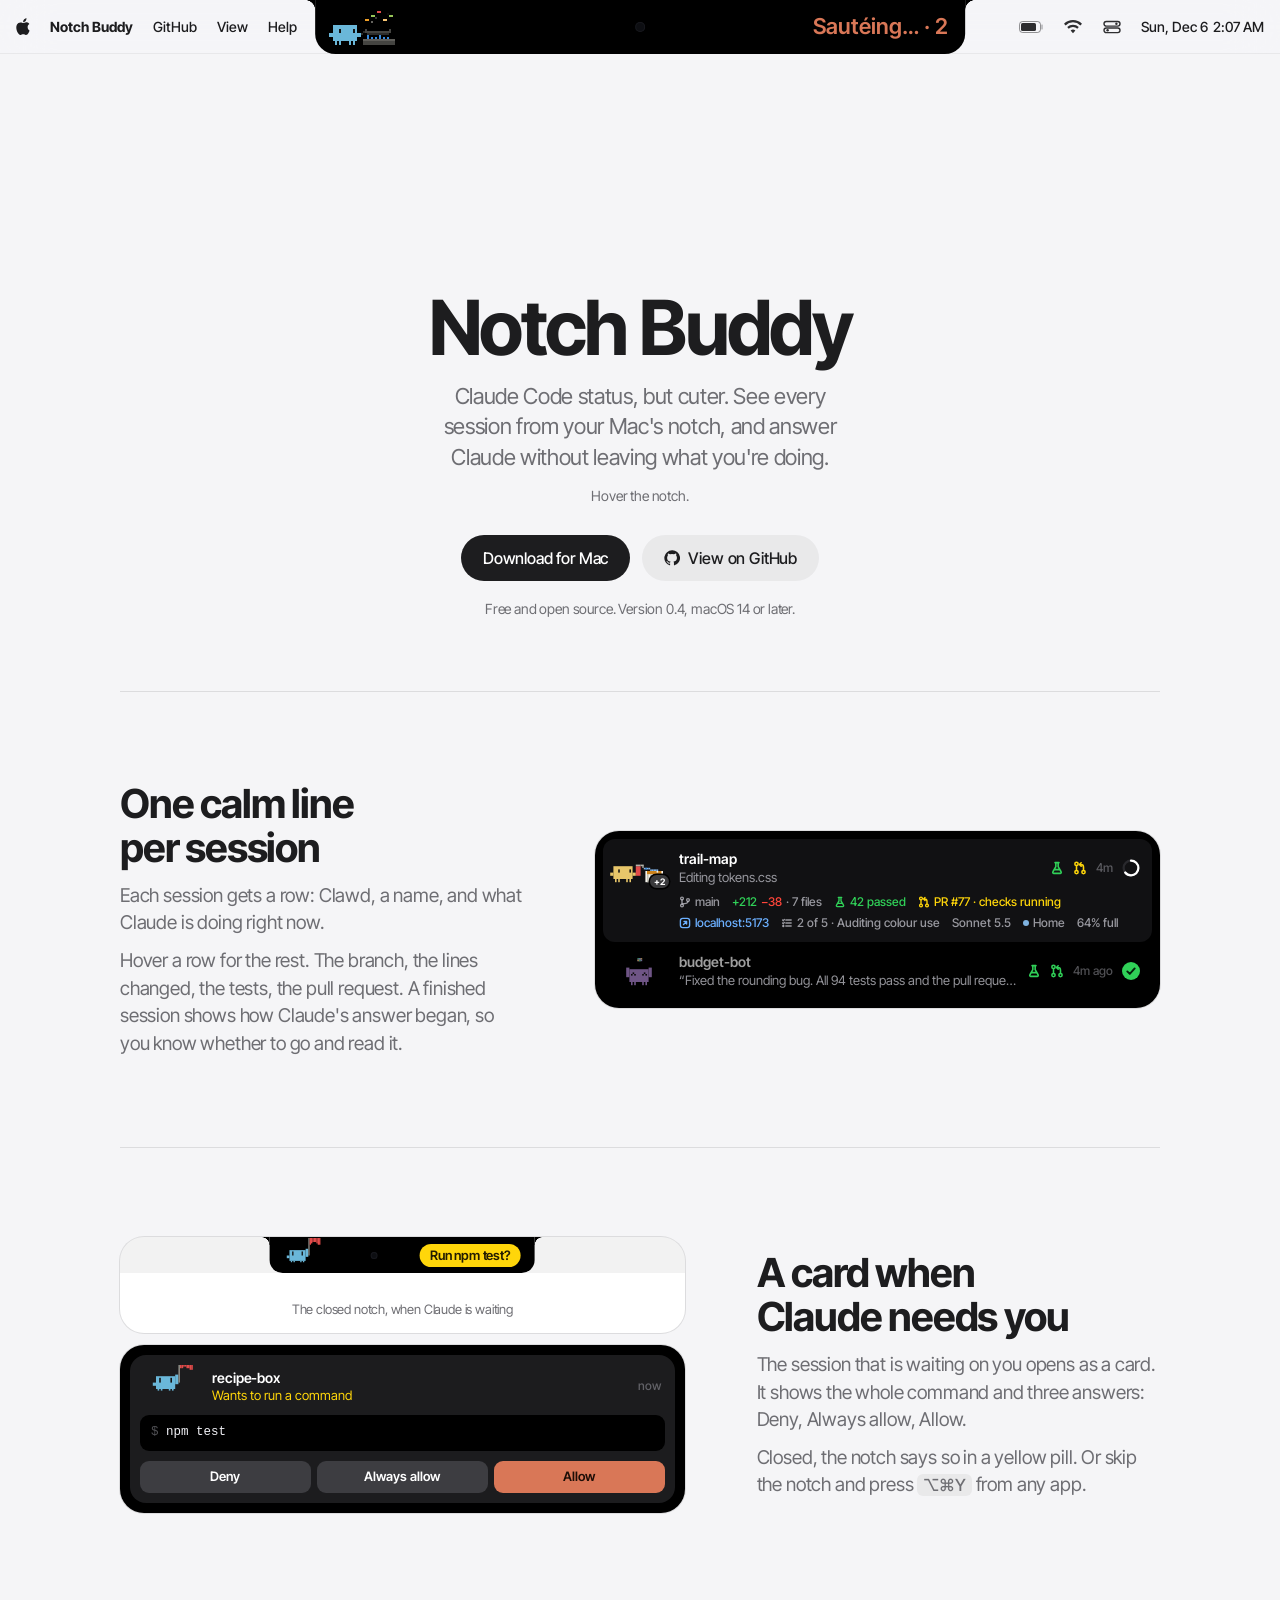
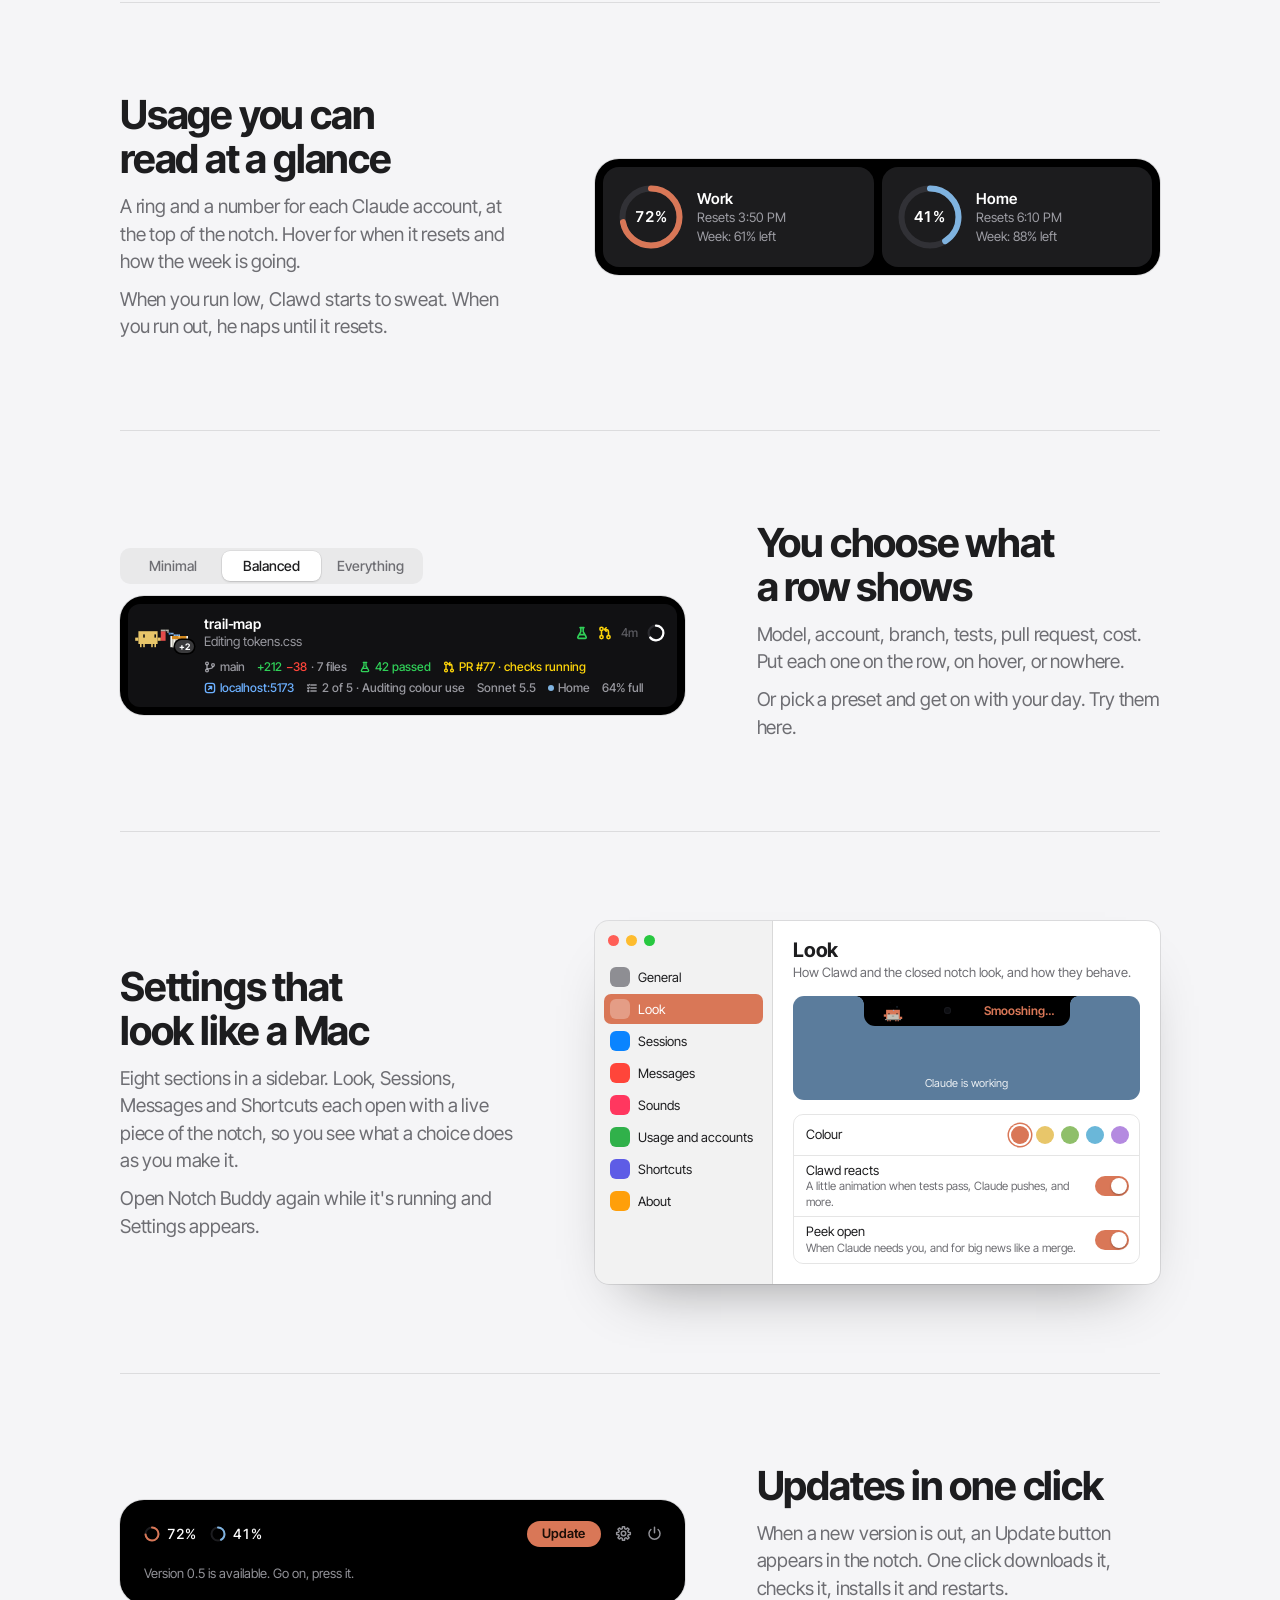
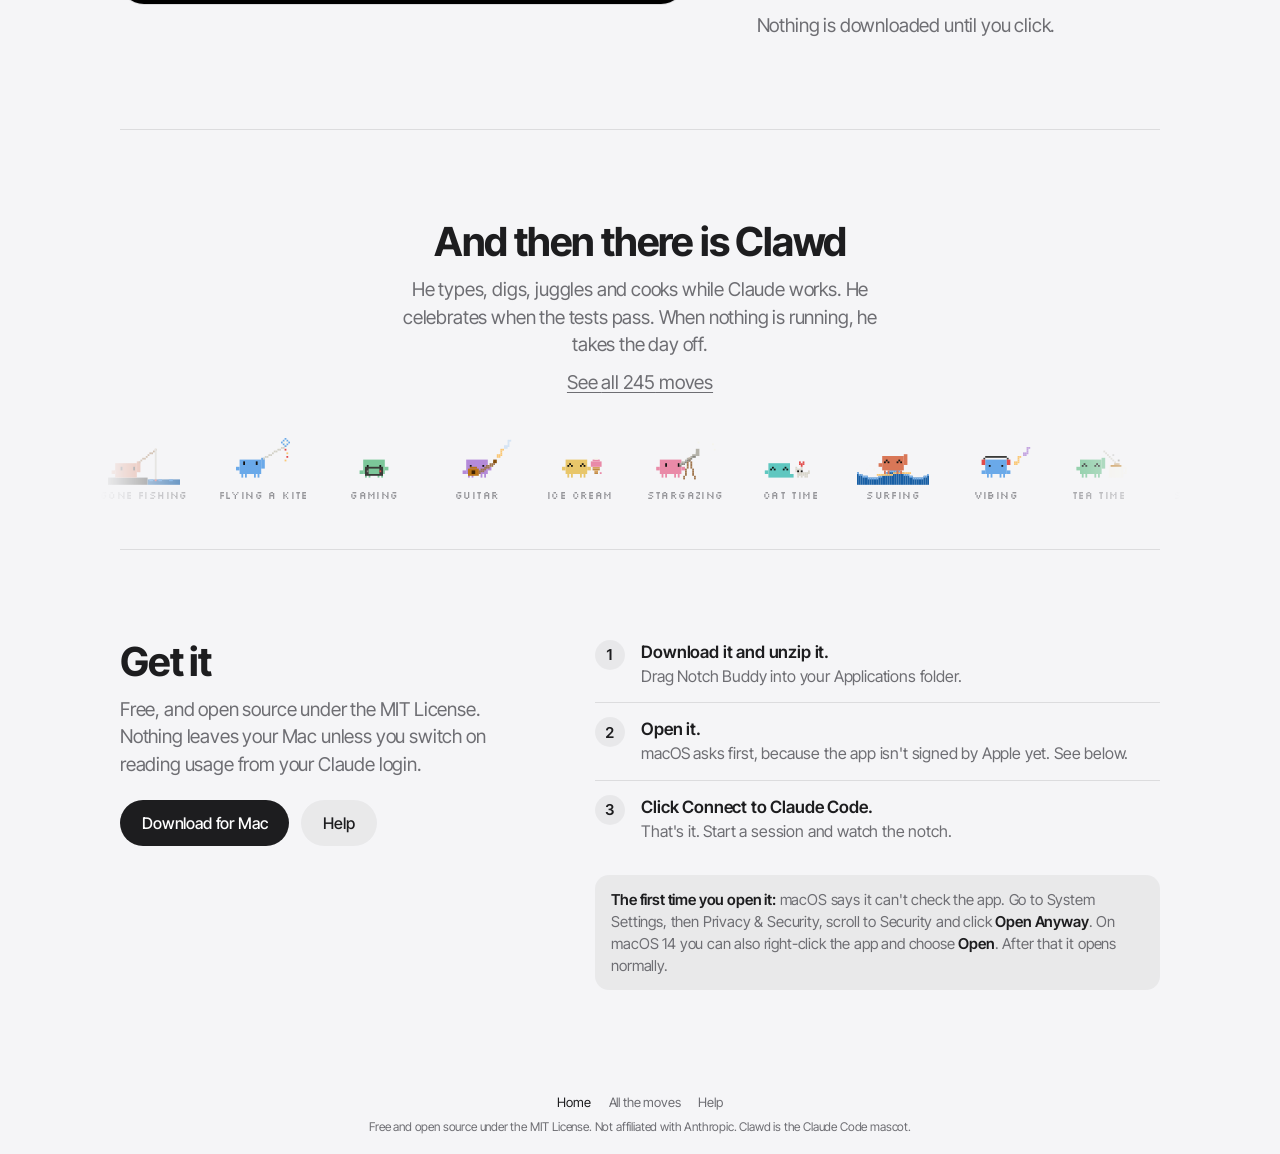
==== commit 77b6db3a: "Release notes for 0.4, and the website says 0.4 Co-Authored-By: Claude Fable 5.2 <noreply@anthropic." ====
--- a/site/index.html
+++ b/site/index.html
@@ -168,7 +168,7 @@
       <a class="btn quiet" href="https://github.com/theposch/notch-buddy" target="_blank" rel="noopener"><svg viewBox="0 0 24 24" fill="currentColor" aria-hidden="true"><path d="M12 .5a11.5 11.5 0 0 0-3.64 22.41c.58.1.79-.25.79-.56v-2c-3.2.7-3.88-1.37-3.88-1.37-.53-1.33-1.28-1.69-1.28-1.69-1.05-.71.08-.7.08-.7 1.16.08 1.77 1.19 1.77 1.19 1.03 1.77 2.7 1.26 3.36.96.1-.75.4-1.26.73-1.55-2.55-.29-5.24-1.28-5.24-5.68 0-1.26.45-2.28 1.19-3.09-.12-.29-.52-1.46.11-3.05 0 0 .97-.31 3.17 1.18a11 11 0 0 1 5.77 0c2.2-1.49 3.17-1.18 3.17-1.18.63 1.59.23 2.76.11 3.05.74.81 1.19 1.83 1.19 3.09 0 4.41-2.7 5.38-5.26 5.67.41.36.78 1.06.78 2.14v3.17c0 .31.21.67.8.56A11.5 11.5 0 0 0 12 .5Z"/></svg>
         View on GitHub</a>
     </div>
-    <p class="small">Free and open source. Version 0.3, macOS 14 or later.</p>
+    <p class="small">Free and open source. Version 0.4, macOS 14 or later.</p>
   </section>
 
   <section class="feat">
@@ -272,7 +272,7 @@
         <svg class="tool" viewBox="0 0 16 16" aria-hidden="true"><path d="M6.86 3.44L7.04 1.57L8.96 1.57L9.14 3.44L10.42 3.97L11.87 2.77L13.23 4.13L12.03 5.58L12.56 6.86L14.43 7.04L14.43 8.96L12.56 9.14L12.03 10.42L13.23 11.87L11.87 13.23L10.42 12.03L9.14 12.56L8.96 14.43L7.04 14.43L6.86 12.56L5.58 12.03L4.13 13.23L2.77 11.87L3.97 10.42L3.44 9.14L1.57 8.96L1.57 7.04L3.44 6.86L3.97 5.58L2.77 4.13L4.13 2.77L5.58 3.97Z"/><circle cx="8" cy="8" r="2.1"/></svg>
         <svg class="tool" viewBox="0 0 16 16" aria-hidden="true"><path d="M8 2v5.2M4.6 4.2a5.2 5.2 0 1 0 6.8 0"/></svg>
       </div>
-      <p class="note" id="up-note" aria-live="polite">Version 0.4 is available. Go on, press it.</p>
+      <p class="note" id="up-note" aria-live="polite">Version 0.5 is available. Go on, press it.</p>
     </div>
   </section>
 
@@ -363,13 +363,13 @@
 const slot = document.getElementById("up-slot"), note = document.getElementById("up-note");
 function offer() {
   slot.innerHTML = `<button type="button" class="upd" id="up-btn">Update</button>`;
-  note.textContent = "Version 0.4 is available. Go on, press it.";
+  note.textContent = "Version 0.5 is available. Go on, press it.";
   slot.firstChild.addEventListener("click", () => {
     slot.firstChild.disabled = true; slot.firstChild.textContent = "Updating…";
     note.textContent = "Downloading, checking, installing…";
     setTimeout(() => {
       slot.innerHTML = `<span class="ok">${check(16)}Up to date</span>`;
-      note.textContent = "Restarted on version 0.4. That was the whole update.";
+      note.textContent = "Restarted on version 0.5. That was the whole update.";
       setTimeout(offer, 4200);
     }, RM ? 0 : 1600);
   });
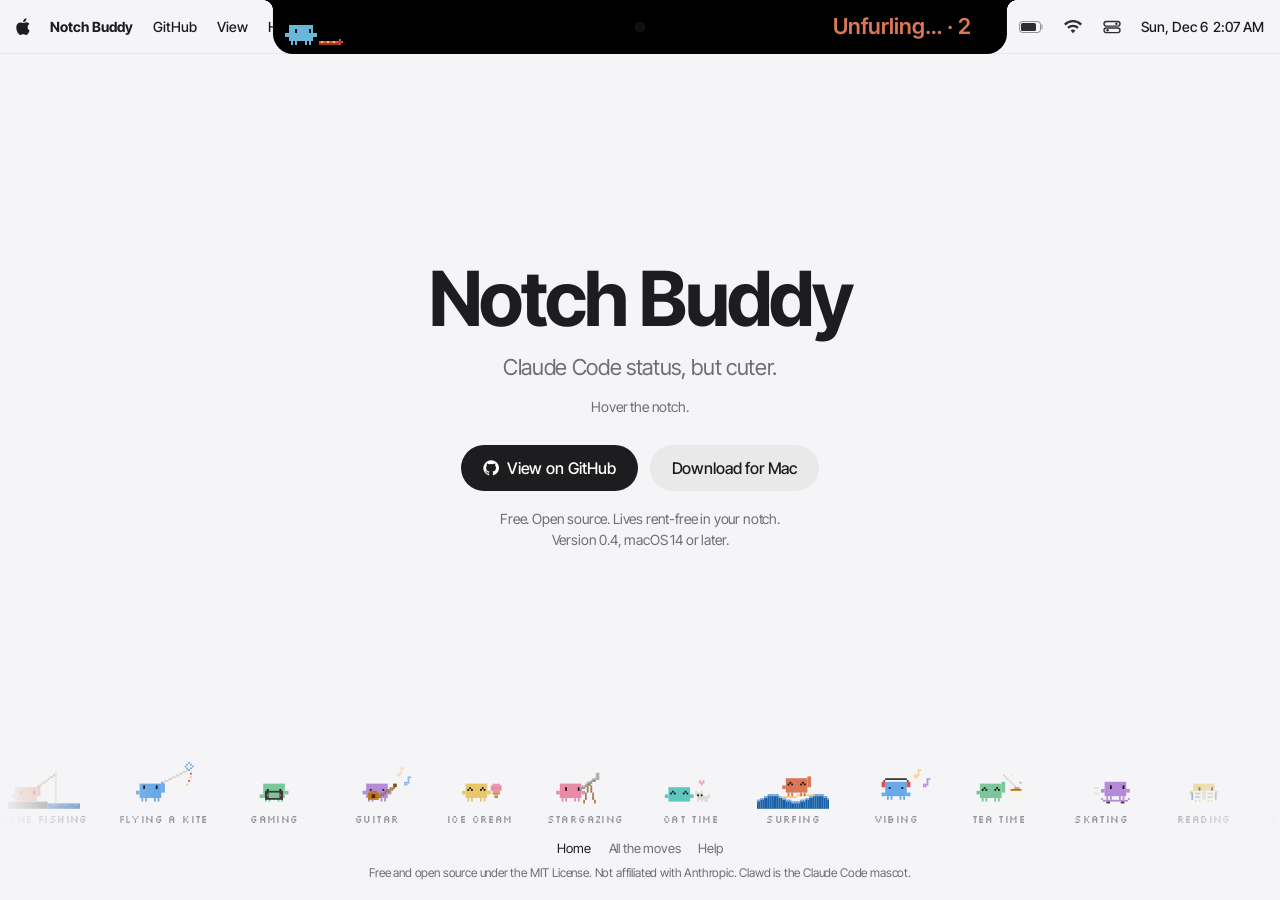
==== commit 14fb6de7: "Website: back to the simple one-screen home page The product page with seven feature sections is gon" ====
--- a/site/index.html
+++ b/site/index.html
@@ -4,96 +4,19 @@
 <meta charset="utf-8">
 <meta name="viewport" content="width=device-width, initial-scale=1, viewport-fit=cover">
 <title>Notch Buddy</title>
-<meta name="description" content="See every Claude Code session from your Mac's notch, and answer Claude without leaving what you're doing.">
+<meta name="description" content="Claude Code status, but cuter.">
 <link rel="preconnect" href="https://fonts.googleapis.com">
 <link rel="preconnect" href="https://fonts.gstatic.com" crossorigin>
 <link rel="stylesheet" href="https://fonts.googleapis.com/css2?family=Inter+Tight:wght@500;600;700&family=Inter:wght@400;500;600&family=Silkscreen&display=swap">
 <link rel="stylesheet" href="shell.css">
 <style>
-/* The home page: the notch up top is the demo. Under it, what the app does, one piece of notch at a time. */
-main.home { max-width: 1080px; display: flex; flex-direction: column; }
-.hero { display: flex; flex-direction: column; align-items: center; text-align: center; padding: clamp(150px, 26vh, 250px) 0 clamp(48px, 8vh, 96px); }
-.hero .lede { max-width: 34ch; }
+/* The home page: one screen. The notch up top is the demo. */
+main.one { align-self: center; width: min(560px, 100%); padding-top: 24px; padding-bottom: 24px; text-align: center; display: flex; flex-direction: column; align-items: center; }
+.lede { max-width: 30ch; }
 .ctas { display: flex; gap: 12px; margin-top: 28px; flex-wrap: wrap; justify-content: center; }
 
-.feat { display: grid; grid-template-columns: minmax(0, 5fr) minmax(0, 7fr); gap: 28px clamp(32px, 6vw, 72px); align-items: center; padding: clamp(44px, 7vw, 92px) 0; border-top: 1px solid var(--line); }
-.feat.flip { grid-template-columns: minmax(0, 7fr) minmax(0, 5fr); }
-.feat.flip .say { order: 2; }
-.say h2 { margin: 0; font: 700 clamp(28px, 3.3vw, 40px)/1.1 var(--sys); letter-spacing: -0.03em; text-wrap: balance; }
-.say p { margin: 12px 0 0; color: var(--muted); font-size: clamp(17px, 1.5vw, 19px); line-height: 1.45; max-width: 38ch; }
-.say p + p { margin-top: 10px; }
-.say kbd { font: 500 .88em var(--sys); padding: 1px 6px; border-radius: 6px; background: var(--soft); white-space: nowrap; }
-.say a { text-underline-offset: 3px; }
-
-/* A piece of the notch, lifted out: black, like the real thing, in both appearances. */
-.spec { background: #000; border-radius: 24px; padding: 8px; box-shadow: 0 0 0 1px var(--line); min-width: 0; }
-.spec + .spec, .seg + .spec { margin-top: 12px; }
-.spec .card { margin: 2px; }
-.stack { min-width: 0; }
-/* The closed notch, hanging from a strip of menu bar. */
-.strip { position: relative; height: 96px; border-radius: 24px; background: var(--card); box-shadow: 0 0 0 1px var(--line); overflow: hidden; margin-bottom: 12px; }
-.strip::before { content: ""; position: absolute; inset: 0 0 auto 0; height: 36px; background: var(--soft); }
-.mini { position: absolute; top: 0; left: 50%; transform: translateX(-50%); height: 36px; display: grid; grid-template-columns: auto 88px auto; align-items: center; background: #000; color: #fff; border-radius: 0 0 13px 13px; padding: 0 6px; }
-.mini::before, .mini::after { content: ""; position: absolute; top: 0; width: 8px; height: 8px; }
-.mini::before { right: 100%; background: radial-gradient(circle at 0 100%, transparent 7.5px, #000 8px); }
-.mini::after { left: 100%; background: radial-gradient(circle at 100% 100%, transparent 7.5px, #000 8px); }
-.mini canvas { width: 54px; height: 35px; }
-.mini .lens { justify-self: center; width: 7px; height: 7px; border-radius: 50%; background: #0d0e12; box-shadow: inset 0 0 0 1px #17181d; }
-.mini .pill { font: 600 13px/1 var(--sys); background: var(--yellow); color: var(--on-yellow); border-radius: 999px; padding: 5px 10px; margin: 0 8px 0 2px; white-space: nowrap; }
-.strip figcaption { position: absolute; left: 0; right: 0; bottom: 14px; text-align: center; font-size: 13px; color: var(--muted); }
-/* Usage, drawn large. */
-.usage-big { display: grid; grid-template-columns: repeat(2, minmax(0, 1fr)); gap: 8px; }
-.acct { display: flex; align-items: center; gap: 14px; padding: 18px 16px; border-radius: 16px; background: var(--tile); min-width: 0; }
-.acct .dial { position: relative; flex: none; display: grid; place-items: center; }
-.acct .dial b { position: absolute; font: 600 15px/1 var(--sys); font-variant-numeric: tabular-nums; }
-.acct .who { min-width: 0; }
-.acct .who b { display: block; font: 600 15px/1.3 var(--sys); }
-.acct .who span { display: block; font: 400 13px/1.4 var(--sys); color: var(--label2); }
-/* The preset switch above the sample row. */
-.seg { display: inline-grid; grid-auto-flow: column; grid-auto-columns: 1fr; background: var(--soft); border-radius: 10px; padding: 3px; max-width: 100%; }
-.seg button { border: 0; background: none; border-radius: 8px; height: 30px; padding: 0 16px; font: 500 14px/1 var(--sys); color: var(--muted); cursor: pointer; }
-.seg button[aria-pressed="true"] { background: var(--card); color: var(--ink); box-shadow: 0 0 0 .5px var(--line), 0 1px 2px rgba(0, 0, 0, .14); }
-/* The top of the open notch with an update waiting. */
-.topline { display: flex; align-items: center; gap: 14px; height: 52px; padding: 0 14px 0 16px; font: 500 14px/1 var(--sys); font-variant-numeric: tabular-nums; }
-.topline span { display: inline-flex; align-items: center; gap: 7px; }
-.topline .sp { flex: 1; }
-.topline .upd { border: 0; border-radius: 999px; height: 26px; padding: 0 13px; font: 600 13px/1 var(--sys); background: var(--clay); color: var(--on-clay); cursor: pointer; min-width: 74px; }
-.topline .upd[disabled] { background: var(--fill); color: #fff; cursor: default; }
-.topline .ok { color: var(--green); gap: 6px; }
-.topline .tool { width: 17px; height: 17px; fill: none; stroke: var(--label2); stroke-width: 1.4; stroke-linecap: round; stroke-linejoin: round; }
-.spec .note { margin: 0; padding: 4px 16px 14px; font: 400 13px/1.4 var(--sys); color: var(--label2); }
-
-/* The Settings window, as a picture. It follows your appearance, like the real one. */
-.win { display: grid; grid-template-columns: 178px minmax(0, 1fr); border-radius: 14px; overflow: hidden; background: var(--card); box-shadow: 0 0 0 1px var(--line), 0 30px 60px -34px rgba(0, 0, 0, .45); font: 400 13px/1.35 var(--sys); letter-spacing: 0; min-width: 0; }
-.win .side { background: var(--soft); border-right: 1px solid var(--line); padding: 12px 9px; display: flex; flex-direction: column; gap: 2px; }
-.win .lights { display: flex; gap: 7px; padding: 2px 4px 14px; }
-.win .lights i { width: 11px; height: 11px; border-radius: 50%; background: #ff5f57; } .win .lights i:nth-child(2) { background: #febc2e; } .win .lights i:nth-child(3) { background: #28c840; }
-.win .nav { display: flex; align-items: center; gap: 8px; border-radius: 7px; padding: 5px 7px 5px 6px; white-space: nowrap; overflow: hidden; }
-.win .nav.on { background: var(--clay); color: #fff; }
-.win .nav i { width: 20px; height: 20px; border-radius: 6px; background: var(--c); flex: none; }
-.win .pane { padding: 18px 20px 20px; min-width: 0; }
-.win h3 { margin: 0; font: 700 20px/1.15 var(--sys); letter-spacing: -.018em; }
-.win .pd { margin: 2px 0 14px; color: var(--muted); }
-.win .pv { position: relative; height: 104px; border-radius: 11px; background: #5b7c9c; overflow: hidden; margin-bottom: 14px; }
-.win .pv .mini { height: 30px; grid-template-columns: auto 64px auto; border-radius: 0 0 11px 11px; }
-.win .pv .mini canvas { width: 46px; height: 30px; }
-.win .pv .mini .word { font: 600 12px/1 var(--sys); color: var(--clay); margin: 0 10px 0 4px; white-space: nowrap; }
-.win .pv small { position: absolute; left: 0; right: 0; bottom: 9px; text-align: center; font-size: 11px; color: rgba(255, 255, 255, .88); }
-.win .box { border: 1px solid var(--line); border-radius: 10px; }
-.win .rw { display: flex; align-items: center; justify-content: space-between; gap: 12px; min-height: 40px; padding: 6px 10px 6px 12px; }
-.win .rw + .rw { border-top: 1px solid var(--line); }
-.win .rw small { display: block; font-size: 11.5px; color: var(--muted); }
-.win .sw { width: 34px; height: 20px; border-radius: 10px; background: var(--clay); position: relative; flex: none; }
-.win .sw::after { content: ""; position: absolute; right: 2px; top: 2px; width: 16px; height: 16px; border-radius: 50%; background: #fff; box-shadow: 0 1px 2px rgba(0, 0, 0, .3); }
-.win .sws { display: flex; gap: 7px; }
-.win .sws i { width: 18px; height: 18px; border-radius: 50%; background: var(--c); }
-.win .sws i:first-child { box-shadow: 0 0 0 2px var(--card), 0 0 0 3.5px var(--c); }
-
-/* Clawd's days off, drifting past. */
-.clawd { border-top: 1px solid var(--line); padding: clamp(44px, 7vw, 92px) 0 clamp(28px, 4vw, 48px); text-align: center; }
-.clawd .say { display: flex; flex-direction: column; align-items: center; }
-.clawd .say p { max-width: 46ch; }
-.parade { overflow: hidden; margin: 36px calc(-1 * max(20px, env(safe-area-inset-left, 0px))) 0; padding-top: 6px; -webkit-mask-image: linear-gradient(90deg, transparent, #000 12%, #000 88%, transparent); mask-image: linear-gradient(90deg, transparent, #000 12%, #000 88%, transparent); }
+/* The hobby strip: Clawd's days off, drifting past at the bottom. */
+.parade { overflow: hidden; margin: 0 0 14px; padding-top: 6px; -webkit-mask-image: linear-gradient(90deg, transparent, #000 12%, #000 88%, transparent); mask-image: linear-gradient(90deg, transparent, #000 12%, #000 88%, transparent); }
 .track { display: flex; gap: clamp(18px, 2.4vw, 34px); width: max-content; animation: drift 110s linear infinite; }
 .parade:hover .track, .parade:focus-within .track { animation-play-state: paused; }
 @keyframes drift { to { transform: translateX(-50%); } }
@@ -103,31 +26,9 @@
 .hobby:hover canvas { transform: translateY(-3px); }
 .hobby:hover span, .hobby[aria-pressed="true"] span { opacity: 1; color: var(--ink); }
 
-/* Getting it. */
-.get { border-top: 1px solid var(--line); padding: clamp(44px, 7vw, 92px) 0 clamp(56px, 8vw, 104px); display: grid; grid-template-columns: minmax(0, 5fr) minmax(0, 7fr); gap: 28px clamp(32px, 6vw, 72px); align-items: start; }
-.steps { list-style: none; margin: 0; padding: 0; counter-reset: step; }
-.steps li { counter-increment: step; display: grid; grid-template-columns: 34px minmax(0, 1fr); gap: 0 12px; padding: 14px 0; border-top: 1px solid var(--line); }
-.steps li:first-child { border-top: 0; padding-top: 0; }
-.steps li::before { content: counter(step); width: 30px; height: 30px; border-radius: 50%; background: var(--soft); display: grid; place-items: center; font: 600 15px/1 var(--sys); font-variant-numeric: tabular-nums; }
-.steps b { font-weight: 600; }
-.steps span { display: block; color: var(--muted); font-size: 16px; }
-.gate { margin: 18px 0 0; padding: 14px 16px; border-radius: 14px; background: var(--soft); font-size: 15px; line-height: 1.45; color: var(--muted); }
-.gate b { color: var(--ink); font-weight: 600; }
-
-@media (max-width: 820px) {
-  .feat, .feat.flip, .get { grid-template-columns: minmax(0, 1fr); }
-  .feat.flip .say { order: 0; }
-  .say p { max-width: 52ch; }
-}
-@media (max-width: 520px) {
-  .hero { padding-top: 120px; }
-  .btn { flex: 1 1 100%; }
-  .ctas { width: 100%; max-width: 340px; }
-  .usage-big { grid-template-columns: minmax(0, 1fr); }
-  .win { grid-template-columns: minmax(0, 1fr); }
-  .win .side { display: none; }
-  .seg button { padding: 0 10px; }
-}
+@media (max-height: 620px) { .parade { display: none; } }
+@media (max-height: 560px) { main.one { padding-top: 12px; padding-bottom: 12px; } .ctas { margin-top: 18px; } }
+@media (max-width: 520px) { .btn { flex: 1 1 100%; } .ctas { width: 100%; max-width: 340px; } }
 @media (prefers-reduced-motion: reduce) { .track { animation: none; } .parade { overflow-x: auto; } .hobby canvas, .hobby span { transition: none; } }
 </style>
 </head>
@@ -157,231 +58,34 @@
   </div>
 </header>
 
-<!-- The home page. The notch in the menu bar is the demo; the sections below show it one piece at a time. -->
-<main class="home">
-  <section class="hero">
-    <h1>Notch Buddy</h1>
-    <p class="lede">Claude Code status, but cuter. See every session from your Mac's notch, and answer Claude without leaving what you're doing.</p>
-    <p class="hint" id="hint">Hover the notch.</p>
-    <div class="ctas">
-      <a class="btn primary" href="https://github.com/theposch/notch-buddy/releases/latest" target="_blank" rel="noopener">Download for Mac</a>
-      <a class="btn quiet" href="https://github.com/theposch/notch-buddy" target="_blank" rel="noopener"><svg viewBox="0 0 24 24" fill="currentColor" aria-hidden="true"><path d="M12 .5a11.5 11.5 0 0 0-3.64 22.41c.58.1.79-.25.79-.56v-2c-3.2.7-3.88-1.37-3.88-1.37-.53-1.33-1.28-1.69-1.28-1.69-1.05-.71.08-.7.08-.7 1.16.08 1.77 1.19 1.77 1.19 1.03 1.77 2.7 1.26 3.36.96.1-.75.4-1.26.73-1.55-2.55-.29-5.24-1.28-5.24-5.68 0-1.26.45-2.28 1.19-3.09-.12-.29-.52-1.46.11-3.05 0 0 .97-.31 3.17 1.18a11 11 0 0 1 5.77 0c2.2-1.49 3.17-1.18 3.17-1.18.63 1.59.23 2.76.11 3.05.74.81 1.19 1.83 1.19 3.09 0 4.41-2.7 5.38-5.26 5.67.41.36.78 1.06.78 2.14v3.17c0 .31.21.67.8.56A11.5 11.5 0 0 0 12 .5Z"/></svg>
-        View on GitHub</a>
-    </div>
-    <p class="small">Free and open source. Version 0.4, macOS 14 or later.</p>
-  </section>
-
-  <section class="feat">
-    <div class="say">
-      <h2>One calm line per session</h2>
-      <p>Each session gets a row: Clawd, a name, and what Claude is doing right now.</p>
-      <p>Hover a row for the rest. The branch, the lines changed, the tests, the pull request. A finished session shows how Claude's answer began, so you know whether to go and read it.</p>
-    </div>
-    <div class="spec nb" id="spec-rows" aria-label="Two session rows from the notch"></div>
-  </section>
-
-  <section class="feat flip">
-    <div class="say">
-      <h2>A card when Claude needs you</h2>
-      <p>The session that is waiting on you opens as a card. It shows the whole command and three answers: Deny, Always allow, Allow.</p>
-      <p>Closed, the notch says so in a yellow pill. Or skip the notch and press <kbd>⌥⌘Y</kbd> from any app.</p>
-    </div>
-    <div class="stack">
-      <figure class="strip" style="margin:0 0 12px">
-        <div class="mini"><canvas data-anim="flagjump" data-color="#6AB7D9" aria-hidden="true"></canvas><i class="lens"></i><span class="pill">Run npm test?</span></div>
-        <figcaption>The closed notch, when Claude is waiting</figcaption>
-      </figure>
-      <div class="spec nb" id="spec-card" aria-label="A request card from the notch. The buttons work."></div>
-    </div>
-  </section>
-
-  <section class="feat">
-    <div class="say">
-      <h2>Usage you can read at a glance</h2>
-      <p>A ring and a number for each Claude account, at the top of the notch. Hover for when it resets and how the week is going.</p>
-      <p>When you run low, Clawd starts to sweat. When you run out, he naps until it resets.</p>
-    </div>
-    <div class="spec nb">
-      <div class="usage-big">
-        <div class="acct"><div class="dial" id="dial-work"></div><div class="who"><b>Work</b><span>Resets 3:50 PM</span><span>Week: 61% left</span></div></div>
-        <div class="acct"><div class="dial" id="dial-home"></div><div class="who"><b>Home</b><span>Resets 6:10 PM</span><span>Week: 88% left</span></div></div>
-      </div>
-    </div>
-  </section>
-
-  <section class="feat flip">
-    <div class="say">
-      <h2>You choose what a row shows</h2>
-      <p>Model, account, branch, tests, pull request, cost. Put each one on the row, on hover, or nowhere.</p>
-      <p>Or pick a preset and get on with your day. Try them here.</p>
-    </div>
-    <div class="stack">
-      <div class="seg" role="group" aria-label="Preset" id="presets">
-        <button type="button" data-p="minimal" aria-pressed="false">Minimal</button>
-        <button type="button" data-p="balanced" aria-pressed="true">Balanced</button>
-        <button type="button" data-p="everything" aria-pressed="false">Everything</button>
-      </div>
-      <div class="spec nb" id="spec-choose" aria-label="A session row that follows the preset above" aria-live="polite"></div>
-    </div>
-  </section>
-
-  <section class="feat">
-    <div class="say">
-      <h2>Settings that look like a Mac</h2>
-      <p>Eight sections in a sidebar. Look, Sessions, Messages and Shortcuts each open with a live piece of the notch, so you see what a choice does as you make it.</p>
-      <p>Open Notch Buddy again while it's running and Settings appears.</p>
-    </div>
-    <div class="win" role="img" aria-label="The Settings window, on its Look section">
-      <div class="side">
-        <div class="lights"><i></i><i></i><i></i></div>
-        <div class="nav"><i style="--c:#8e8e93"></i>General</div>
-        <div class="nav on"><i style="--c:rgba(255,255,255,.28)"></i>Look</div>
-        <div class="nav"><i style="--c:#0a84ff"></i>Sessions</div>
-        <div class="nav"><i style="--c:#ff453a"></i>Messages</div>
-        <div class="nav"><i style="--c:#ff375f"></i>Sounds</div>
-        <div class="nav"><i style="--c:#30b14a"></i>Usage and accounts</div>
-        <div class="nav"><i style="--c:#5e5ce6"></i>Shortcuts</div>
-        <div class="nav"><i style="--c:#ff9f0a"></i>About</div>
-      </div>
-      <div class="pane">
-        <h3>Look</h3>
-        <p class="pd">How Clawd and the closed notch look, and how they behave.</p>
-        <div class="pv">
-          <div class="mini"><canvas data-anim="type" data-color="#D97757" aria-hidden="true"></canvas><i class="lens"></i><span class="word" id="win-word">Smooshing…</span></div>
-          <small>Claude is working</small>
-        </div>
-        <div class="box">
-          <div class="rw"><div>Colour</div><div class="sws"><i style="--c:#D97757"></i><i style="--c:#E8C66A"></i><i style="--c:#8FBF6A"></i><i style="--c:#6AB7D9"></i><i style="--c:#B48AE0"></i></div></div>
-          <div class="rw"><div>Clawd reacts<small>A little animation when tests pass, Claude pushes, and more.</small></div><i class="sw"></i></div>
-          <div class="rw"><div>Peek open<small>When Claude needs you, and for big news like a merge.</small></div><i class="sw"></i></div>
-        </div>
-      </div>
-    </div>
-  </section>
-
-  <section class="feat flip">
-    <div class="say">
-      <h2>Updates in one click</h2>
-      <p>When a new version is out, an Update button appears in the notch. One click downloads it, checks it, installs it and restarts.</p>
-      <p>Nothing is downloaded until you click.</p>
-    </div>
-    <div class="spec nb">
-      <div class="topline">
-        <span id="up-work"></span><span id="up-home"></span><span class="sp"></span>
-        <span id="up-slot"><button type="button" class="upd" id="up-btn">Update</button></span>
-        <svg class="tool" viewBox="0 0 16 16" aria-hidden="true"><path d="M6.86 3.44L7.04 1.57L8.96 1.57L9.14 3.44L10.42 3.97L11.87 2.77L13.23 4.13L12.03 5.58L12.56 6.86L14.43 7.04L14.43 8.96L12.56 9.14L12.03 10.42L13.23 11.87L11.87 13.23L10.42 12.03L9.14 12.56L8.96 14.43L7.04 14.43L6.86 12.56L5.58 12.03L4.13 13.23L2.77 11.87L3.97 10.42L3.44 9.14L1.57 8.96L1.57 7.04L3.44 6.86L3.97 5.58L2.77 4.13L4.13 2.77L5.58 3.97Z"/><circle cx="8" cy="8" r="2.1"/></svg>
-        <svg class="tool" viewBox="0 0 16 16" aria-hidden="true"><path d="M8 2v5.2M4.6 4.2a5.2 5.2 0 1 0 6.8 0"/></svg>
-      </div>
-      <p class="note" id="up-note" aria-live="polite">Version 0.5 is available. Go on, press it.</p>
-    </div>
-  </section>
-
-  <section class="clawd">
-    <div class="say">
-      <h2>And then there is Clawd</h2>
-      <p>He types, digs, juggles and cooks while Claude works. He celebrates when the tests pass. When nothing is running, he takes the day off.</p>
-      <p><a href="clawd.html">See <span id="moves">all his</span> moves</a></p>
-    </div>
-    <div class="parade" role="group" aria-label="Clawd's hobbies. Pick one to see it in the notch."><div class="track" id="track"></div></div>
-  </section>
-
-  <section class="get" id="get">
-    <div class="say">
-      <h2>Get it</h2>
-      <p>Free, and open source under the MIT License. Nothing leaves your Mac unless you switch on reading usage from your Claude login.</p>
-      <div class="ctas" style="justify-content:flex-start;margin-top:22px">
-        <a class="btn primary" href="https://github.com/theposch/notch-buddy/releases/latest" target="_blank" rel="noopener">Download for Mac</a>
-        <a class="btn quiet" href="help.html">Help</a>
-      </div>
-    </div>
-    <div>
-      <ol class="steps">
-        <li><div><b>Download it and unzip it.</b><span>Drag Notch Buddy into your Applications folder.</span></div></li>
-        <li><div><b>Open it.</b><span>macOS asks first, because the app isn't signed by Apple yet. See below.</span></div></li>
-        <li><div><b>Click Connect to Claude Code.</b><span>That's it. Start a session and watch the notch.</span></div></li>
-      </ol>
-      <p class="gate"><b>The first time you open it:</b> macOS says it can't check the app. Go to System Settings, then Privacy &amp; Security, scroll to Security and click <b>Open Anyway</b>. On macOS 14 you can also right-click the app and choose <b>Open</b>. After that it opens normally.</p>
-    </div>
-  </section>
+<!-- The home page: one screen. The notch up top is the demo. -->
+<main class="one">
+  <h1>Notch Buddy</h1>
+  <p class="lede">Claude Code status, but cuter.</p>
+  <p class="hint" id="hint">Hover the notch.</p>
+  <div class="ctas">
+    <a class="btn primary" href="https://github.com/theposch/notch-buddy" target="_blank" rel="noopener"><svg viewBox="0 0 24 24" fill="currentColor" aria-hidden="true"><path d="M12 .5a11.5 11.5 0 0 0-3.64 22.41c.58.1.79-.25.79-.56v-2c-3.2.7-3.88-1.37-3.88-1.37-.53-1.33-1.28-1.69-1.28-1.69-1.05-.71.08-.7.08-.7 1.16.08 1.77 1.19 1.77 1.19 1.03 1.77 2.7 1.26 3.36.96.1-.75.4-1.26.73-1.55-2.55-.29-5.24-1.28-5.24-5.68 0-1.26.45-2.28 1.19-3.09-.12-.29-.52-1.46.11-3.05 0 0 .97-.31 3.17 1.18a11 11 0 0 1 5.77 0c2.2-1.49 3.17-1.18 3.17-1.18.63 1.59.23 2.76.11 3.05.74.81 1.19 1.83 1.19 3.09 0 4.41-2.7 5.38-5.26 5.67.41.36.78 1.06.78 2.14v3.17c0 .31.21.67.8.56A11.5 11.5 0 0 0 12 .5Z"/></svg>
+      View on GitHub</a>
+    <a class="btn quiet" href="https://github.com/theposch/notch-buddy/releases/latest" target="_blank" rel="noopener">Download for Mac</a>
+  </div>
+  <p class="small">Free. Open source. Lives rent-free in your notch.<br>Version 0.4, macOS 14 or later.</p>
 </main>
 
+<div class="parade" role="group" aria-label="Clawd's hobbies. Pick one to see it in the notch."><div class="track" id="track"></div></div>
 
 <footer><nav><a href="./" aria-current="page">Home</a><a href="clawd.html">All the moves</a><a href="help.html">Help</a></nav>Free and open source under the <a href="https://github.com/theposch/notch-buddy/blob/main/LICENSE" target="_blank" rel="noopener">MIT License</a>. Not affiliated with Anthropic. Clawd is the Claude Code mascot.</footer>
 
 <script src="engine.js"></script>
 <script src="shell.js"></script>
 <script>
-/* The home page's own pieces of notch. They use the same drawing code as the notch in the menu bar. */
+/* The hobby strip: pick one to give Clawd that day off in the notch. */
 (() => {
-const { A, RM, stage, session, sample, PLACES, ring, check, HOBBIES, VERBS } = NB;
-
-/* Every Clawd on this page, painted only while it's on screen. */
+const { RM, stage, HOBBIES } = NB;
+/* Every Clawd in the strip, painted only while it's on screen. */
 const mine = new Set(), visible = new Set();
 const io = new IntersectionObserver(es => es.forEach(e => e.isIntersecting ? visible.add(e.target._st) : visible.delete(e.target._st)), { rootMargin: "100px" });
 function watch(st) { st.cv._st = st; mine.add(st); io.observe(st.cv); st.paint(); return st; }
-function forget(box) { box.querySelectorAll("canvas").forEach(cv => { if (cv._st) { io.unobserve(cv); mine.delete(cv._st); visible.delete(cv._st); } }); }
-/* Puts sessions into a piece of notch. */
-function fill(box, list, opt) {
-  forget(box); box.textContent = "";
-  list.forEach(s => { const mineList = [], el = session(s, Object.assign({ list: mineList }, opt)); box.append(el); el._stage(); mineList.forEach(watch); });
-}
-document.querySelectorAll("main canvas[data-anim]").forEach(cv => watch(stage(cv, cv.dataset.anim, cv.dataset.color)));
 
-/* Rows: one working (shown as if the mouse is over it), one finished. */
-const rows = document.getElementById("spec-rows");
-const working = () => Object.assign(sample("b", "working", "Editing tokens.css", "4m"), { tests: { ok: true, text: "42 passed" }, pr: { n: 77, checks: "running" }, todo: "2 of 5 · Auditing colour use" });
-fill(rows, [working(), sample("d", "done", "", "4m")]);
-rows.firstChild.classList.add("show");
-
-/* The card. Its buttons work: Claude gets on with it, then asks again. */
-const card = document.getElementById("spec-card");
-let again;
-function ask() { fill(card, [sample("a", "waiting", "", "now")], { answer }); }
-function answer(s, how) {
-  clearTimeout(again);
-  fill(card, [sample("a", "working", how === "deny" ? "Trying another way" : how === "always" ? "Running npm test (allowed from now on)" : "Running npm test", "now")]);
-  again = setTimeout(ask, 3200);
-}
-ask();
-
-/* Usage, large. */
-document.getElementById("dial-work").innerHTML = ring(72, "#D97757", 64, 6) + "<b>72%</b>";
-document.getElementById("dial-home").innerHTML = ring(41, "#7FB3E0", 64, 6) + "<b>41%</b>";
-
-/* You choose what a row shows. */
-const choose = document.getElementById("spec-choose"), presets = document.getElementById("presets");
-function preset(name) {
-  presets.querySelectorAll("button").forEach(b => b.setAttribute("aria-pressed", String(b.dataset.p === name)));
-  fill(choose, [working()], { places: PLACES[name], show: true });
-}
-presets.addEventListener("click", e => { const b = e.target.closest("button"); if (b) preset(b.dataset.p); });
-preset("balanced");
-
-/* Updates in one click. */
-document.getElementById("up-work").innerHTML = ring(72, "#D97757", 16, 2) + "72%";
-document.getElementById("up-home").innerHTML = ring(41, "#7FB3E0", 16, 2) + "41%";
-const slot = document.getElementById("up-slot"), note = document.getElementById("up-note");
-function offer() {
-  slot.innerHTML = `<button type="button" class="upd" id="up-btn">Update</button>`;
-  note.textContent = "Version 0.5 is available. Go on, press it.";
-  slot.firstChild.addEventListener("click", () => {
-    slot.firstChild.disabled = true; slot.firstChild.textContent = "Updating…";
-    note.textContent = "Downloading, checking, installing…";
-    setTimeout(() => {
-      slot.innerHTML = `<span class="ok">${check(16)}Up to date</span>`;
-      note.textContent = "Restarted on version 0.5. That was the whole update.";
-      setTimeout(offer, 4200);
-    }, RM ? 0 : 1600);
-  });
-}
-offer();
-
-/* The Settings picture: Clawd's word changes, as in the real preview. */
-const word = document.getElementById("win-word");
-if (!RM) setInterval(() => { word.textContent = NB.pick(VERBS) + "…"; }, 2600);
-document.getElementById("moves").textContent = "all " + A.length;
-
-/* The hobby strip: pick one to give Clawd that day off in the notch. */
 const COLS = ["#D97757", "#6aa9e9", "#7cc79a", "#b48ad9", "#e8c66a", "#e98aa8", "#5fc7c0"];
 const track = document.getElementById("track"), buttons = [];
 [...HOBBIES, ...HOBBIES].forEach((h, i) => {
